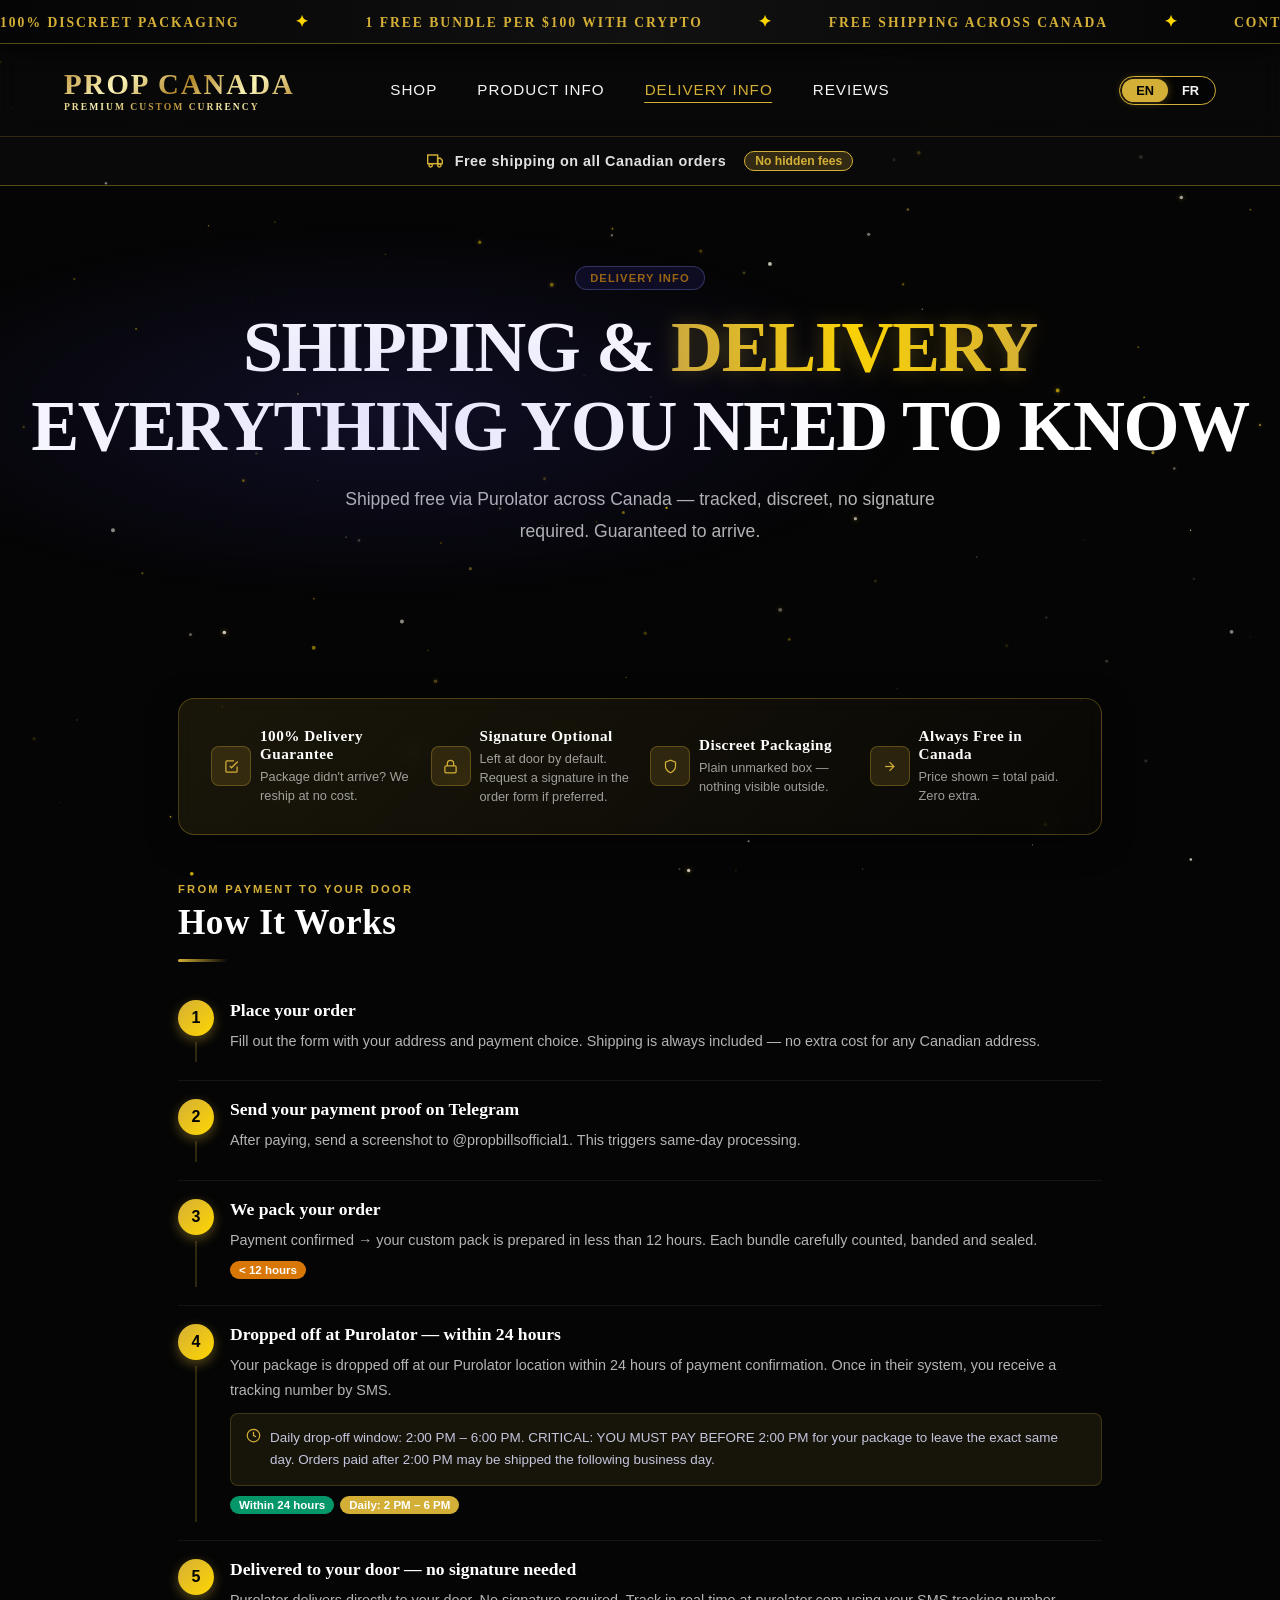
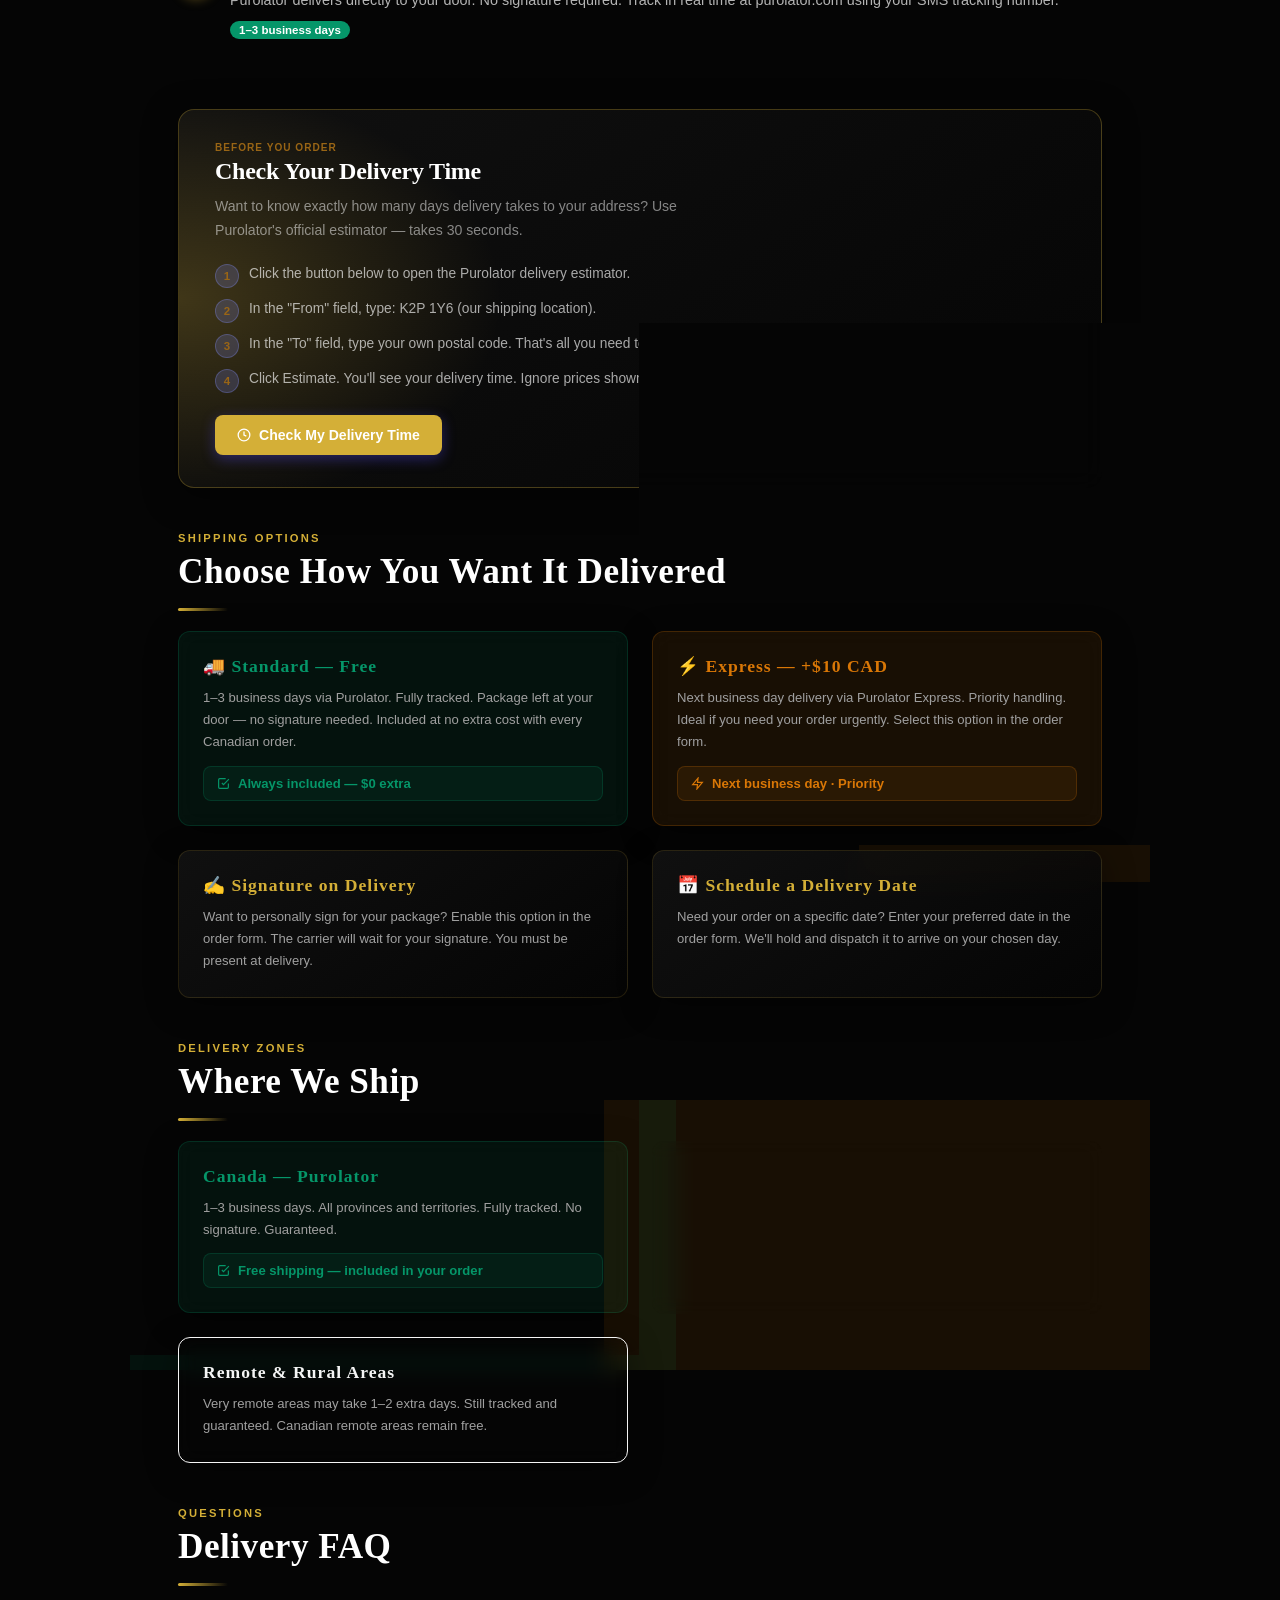
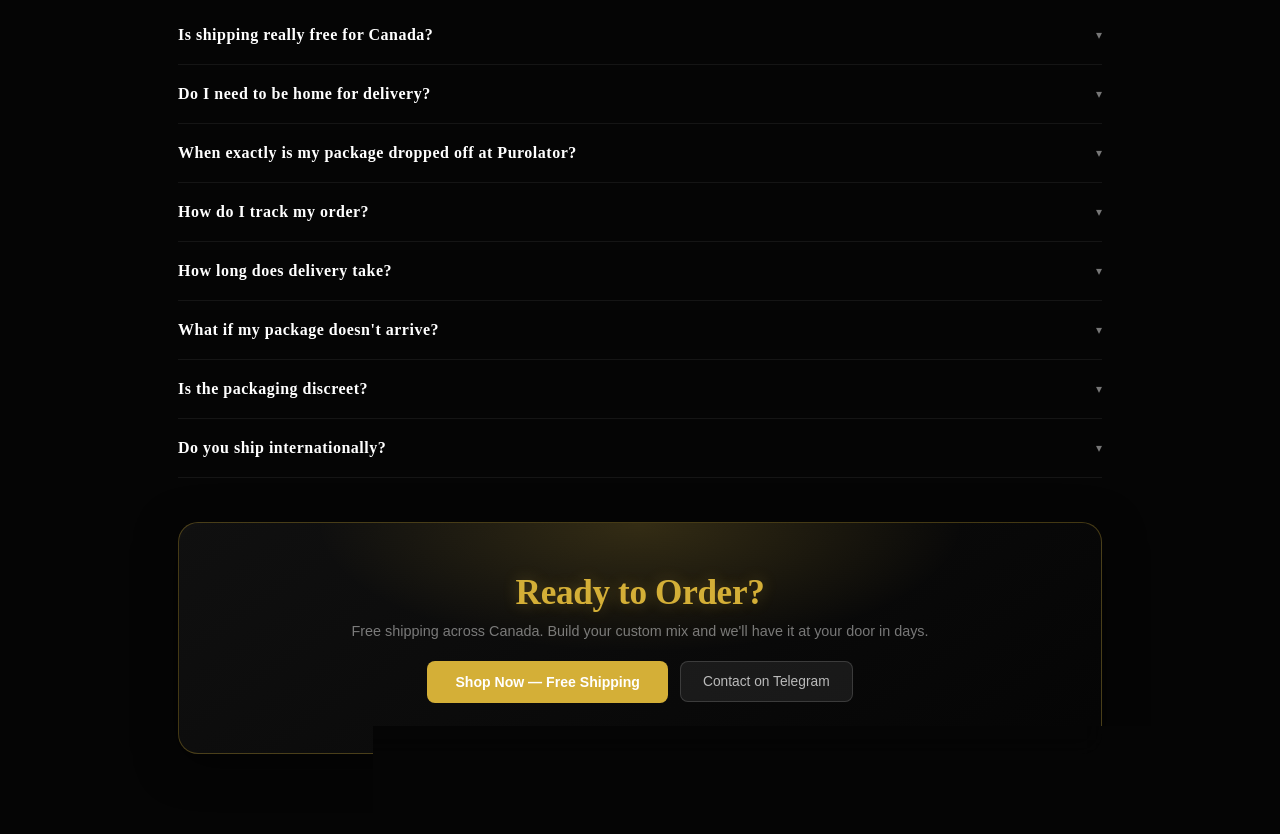
==== pages/delivery-info.html @ 79c558dc "Add files via upload" ====
<!DOCTYPE html>
<html lang="en">
<head>
<meta charset="UTF-8">
<meta name="viewport" content="width=device-width, initial-scale=1.0">
<title>Delivery Information — Prop Bills Shop</title>
<link rel="preconnect" href="https://fonts.googleapis.com">
<link href="https://fonts.googleapis.com/css2?family=Fraunces:ital,opsz,wght@0,9..144,700;0,9..144,900;1,9..144,900&family=Plus+Jakarta+Sans:wght@300;400;500;600;700&display=swap" rel="stylesheet">
<style>
:root{
  --night:#050505;--night2:#0a0a0a;--night3:#111111;
  --w:rgba(15,15,15,0.7);--g50:rgba(10,10,10,0.6);--g100:#151515;--g200:rgba(212,175,55,0.2);
  --ink:#f5f5f5;--ink2:#c4c5de;--ink3:#a0a0a0;--ink4:#777777;
  --ind:#D4AF37;--ind2:#FFD700;--ind3:#996515;
  --ip:rgba(212,175,55,.09);--ib:rgba(212,175,55,.22);
  --amb:#d97706;--ap:rgba(217,119,6,.09);--ab:rgba(217,119,6,.22);
  --em:#059669;--ep:rgba(5,150,105,.09);--eb:rgba(5,150,105,.22);
  --gold:#f59e0b;
  --r4:4px;--r8:8px;--r12:12px;--r16:16px;--r20:20px;
  --ease:.2s cubic-bezier(.4,0,.2,1);
  --sh:0 2px 12px rgba(12,13,32,.07),0 1px 3px rgba(12,13,32,.04);
  --shm:0 6px 24px rgba(12,13,32,.1),0 2px 8px rgba(12,13,32,.06);
}
*,*::before,*::after{margin:0;padding:0;box-sizing:border-box;}
html{scroll-behavior:smooth;}
body{font-family:'Inter',sans-serif;background:#050505;color:var(--ink);-webkit-font-smoothing:antialiased;}

/* NAV */
.nav{background:var(--night);padding:0 28px;display:flex;align-items:center;justify-content:space-between;height:60px;position:sticky;top:0;z-index:100;box-shadow:0 2px 12px rgba(0,0,0,.3);}
.nav-logo{font-family:'Cinzel',serif;font-size:1.1rem;font-weight:700;color:#fff;text-decoration:none;}
.nav-back{display:flex;align-items:center;gap:7px;color:rgba(255,255,255,.6);text-decoration:none;font-size:.84rem;font-weight:600;transition:color var(--ease);}
.nav-back:hover{color:#fff;}
.lang-sw{display:flex;background:rgba(255,255,255,.08);border:1px solid rgba(255,255,255,.1);border-radius:50px;padding:3px;}
.lb{padding:4px 12px;border:none;border-radius:50px;background:transparent;color:rgba(255,255,255,.45);font-size:.74rem;font-weight:600;cursor:pointer;transition:var(--ease);font-family:'Inter',sans-serif;}
.lb.active{background:var(--ind);color:#fff;}

/* FREE SHIPPING BANNER */
.fsb{background:rgba(10,10,10,0.9); border-bottom:1px solid rgba(212,175,55,0.4); padding:14px 28px; display:flex; align-items:center; justify-content:center; gap:12px; flex-wrap:wrap;}
.fsb svg{color:#D4AF37;flex-shrink:0;}
.fsb-txt{color:#e0e0e0; letter-spacing:0.5px;font-size:.9rem;font-weight:700;}
.fsb-badge{background:rgba(212,175,55,0.2); border:1px solid #D4AF37; color:#D4AF37;padding:2px 10px;border-radius:50px;font-size:.76rem;font-weight:700;margin-left:6px;}

/* HERO */
.hero{background:transparent; padding:80px 28px 60px; position:relative; z-index:1; text-align:center;}
.hero::before{content:'';position:absolute;inset:0;background:radial-gradient(ellipse 60% 60% at 30% 50%,rgba(79,70,229,.15),transparent 70%);pointer-events:none;}
.kicker{display:inline-flex;align-items:center;gap:7px;border:1px solid rgba(129,140,248,.3);background:rgba(79,70,229,.12);color:var(--ind3);padding:5px 14px;border-radius:50px;font-size:.7rem;font-weight:700;letter-spacing:.1em;text-transform:uppercase;margin-bottom:18px;position:relative;z-index:1;}
.hero h1{font-family:\'Cinzel\',serif; font-size:clamp(2.5rem, 6vw, 4.5rem); font-weight:900; color:#fff; letter-spacing:-0.02em; margin-bottom:18px; line-height:1.1; text-transform:uppercase;}
.hero h1 em{background: linear-gradient(to right, #D4AF37, #FFD700, #D4AF37); -webkit-background-clip: text; -webkit-text-fill-color: transparent; font-style: normal; text-shadow: 0 0 20px rgba(212,175,55,0.3);}
.hero p{font-size:1.1rem; color:rgba(255,255,255,0.7); max-width:600px; margin:0 auto 30px; line-height:1.8;}

/* CONTENT */
.wrap{max-width:980px;margin:0 auto;padding:60px 28px 80px;}

/* Guarantee bar */
.gbar{background:linear-gradient(135deg, rgba(212,175,55,0.1), rgba(212,175,55,0.02)); backdrop-filter:blur(10px); border:1.5px solid rgba(212,175,55,0.3); border-radius:var(--r16); padding:28px 32px; margin-bottom:48px; display:flex; align-items:center; gap:20px; flex-wrap:wrap; box-shadow:0 8px 32px rgba(0,0,0,0.4);}
.gbadge{display:flex;align-items:center;gap:9px;flex:1;min-width:170px;}
.gbadge-ico{width:40px;height:40px;border-radius:var(--r8);background:rgba(212,175,55,0.15);border:1px solid rgba(212,175,55,0.3);display:flex;align-items:center;justify-content:center;flex-shrink:0;}
.gbadge-ico svg{color:#D4AF37;}
.g-title{font-family:'Cinzel',serif; font-size:0.95rem; font-weight:700; color:#fff; margin-bottom:4px; letter-spacing:0.5px;}
.g-sub{font-size:0.8rem; color:rgba(255,255,255,0.6); line-height:1.5;}

/* Sections */
.sec{margin-bottom:44px;}
.sec-eye{font-size:.7rem;font-weight:700;letter-spacing:.2em;text-transform:uppercase;color:#D4AF37;margin-bottom:8px;}
.sec-title{font-family:\'Cinzel\',serif; font-size:2.2rem; font-weight:700; color:#fff; letter-spacing:0.5px; margin-bottom:16px;}
.sec-rule{width:50px;height:3px;background:linear-gradient(90deg, #D4AF37, transparent);border-radius:2px;margin-bottom:20px;}

/* Steps */
.steps{display:flex;flex-direction:column;}
.step{display:flex;gap:16px;padding:18px 0;border-bottom:1px solid var(--g100);}
.step:last-child{border-bottom:none;}
.step-nn{display:flex;flex-direction:column;align-items:center;flex-shrink:0;}
.step-n{width:36px;height:36px;border-radius:50%;background:linear-gradient(135deg, #D4AF37, #FFD700); color:#000; font-size:1rem; font-weight:800; display:flex; align-items:center; justify-content:center; box-shadow:0 4px 12px rgba(212,175,55,0.4);}
.step-line{width:2px;flex:1;background:var(--g200);margin-top:6px;}
.step-body{flex:1;padding-bottom:8px;}
.step-h{font-family:'Cinzel',serif; font-size:1.1rem; font-weight:700; color:#fff; margin-bottom:8px;}
.step-d{font-size:0.9rem; color:rgba(255,255,255,0.7); line-height:1.75;}
.tags{display:flex;gap:6px;flex-wrap:wrap;margin-top:8px;}
.tag{display:inline-flex;align-items:center;gap:4px;color:#fff;font-size:.72rem;font-weight:700;padding:3px 9px;border-radius:50px;}
.tag.green{background:var(--em);}
.tag.amber{background:var(--amb);}
.tag.blue{background:var(--ind);}

/* Drop-off box */
.dobox{background:var(--ip);border:1.5px solid var(--ib);border-radius:var(--r8);padding:13px 15px;margin-top:10px;display:flex;align-items:flex-start;gap:9px;}
.dobox svg{color:var(--ind);flex-shrink:0;margin-top:1px;}
.dobox-txt{font-size:.84rem;color:var(--ink2);line-height:1.65;}
.dobox-txt strong{color:var(--ind);}

/* Delivery calculator */
.calc{background:linear-gradient(145deg, rgba(20,20,20,0.8), rgba(5,5,5,0.9)); backdrop-filter:blur(12px); border:1px solid rgba(212,175,55,0.3); border-radius:var(--r16); padding:32px 36px; margin-bottom:44px; position:relative; overflow:hidden; box-shadow:0 8px 32px rgba(0,0,0,0.5);}
.calc::before{content:'';position:absolute;inset:0;background:radial-gradient(ellipse 50% 80% at 0 50%,rgba(212,175,55,.25),transparent 70%);pointer-events:none;}
.calc-in{position:relative;z-index:1;}
.calc-eye{font-size:.63rem;font-weight:700;letter-spacing:.1em;text-transform:uppercase;color:var(--ind3);margin-bottom:5px;}
.calc-title{font-family:'Cinzel',serif;font-size:1.5rem;font-weight:700;color:#fff;margin-bottom:10px;letter-spacing:-.01em;}
.calc-desc{font-size:.88rem;color:rgba(255,255,255,.5);line-height:1.7;margin-bottom:20px;max-width:520px;}
.calc-steps{display:flex;flex-direction:column;gap:10px;margin-bottom:22px;}
.calc-step{display:flex;align-items:flex-start;gap:10px;}
.cs-n{width:24px;height:24px;border-radius:50%;background:rgba(129,140,248,.2);border:1px solid rgba(129,140,248,.3);color:var(--ind3);font-size:.72rem;font-weight:800;display:flex;align-items:center;justify-content:center;flex-shrink:0;margin-top:1px;}
.cs-txt{font-size:.86rem;color:rgba(255,255,255,.65);line-height:1.65;}
.cs-txt code{background:rgba(129,140,248,.15);border:1px solid rgba(129,140,248,.25);padding:1px 7px;border-radius:4px;font-family:monospace;color:var(--ind3);}
.cs-txt strong{color:#fff;}
.btn-calc{display:inline-flex;align-items:center;gap:8px;background:var(--ind);color:#fff;padding:12px 22px;border-radius:var(--r8);font-size:.88rem;font-weight:700;text-decoration:none;transition:var(--ease);box-shadow:0 4px 14px rgba(79,70,229,.4);}
.btn-calc:hover{background:var(--ind2);transform:translateY(-1px);}

/* Info cards */
.cards{display:grid;grid-template-columns:repeat(auto-fill,minmax(300px,1fr)); gap:24px;margin-bottom:12px;}
.card{background:linear-gradient(145deg, rgba(20,20,20,0.8), rgba(5,5,5,0.9)); backdrop-filter: blur(10px); border:1px solid rgba(212,175,55,0.15); border-radius:var(--r12); padding:24px; box-shadow:0 8px 32px rgba(0,0,0,0.4); transition:all var(--ease);}
.card:hover{transform:translateY(-4px); box-shadow:0 12px 40px rgba(212,175,55,0.12); border-color:rgba(212,175,55,0.5);}
.card.green{background:var(--ep);border-color:var(--eb);}
.card.amber{background:var(--ap);border-color:var(--ab);}
.card.orange{background:var(--op);border-color:var(--ob);}
.card h4{font-family:'Cinzel',serif; font-size:1.1rem; font-weight:700; margin-bottom:10px; color:#D4AF37; letter-spacing:1px;}
.card.green h4{color:var(--em);}
.card.amber h4{color:var(--amb);}
.card.orange h4{color:var(--or);}
.card p{font-size:.82rem;color:var(--ink3);line-height:1.7;}
.free-badge{background:var(--ep);border:1px solid var(--eb);border-radius:var(--r8);padding:9px 13px;display:flex;align-items:center;gap:8px;font-size:.82rem;font-weight:600;color:var(--em);margin-top:12px;}
.free-badge svg{flex-shrink:0;}

/* FAQ */
.faq-item{border-bottom:1px solid var(--g100);}
.faq-q{width:100%;background:none;border:none;padding:20px 0;display:flex;align-items:center;justify-content:space-between;gap:12px;cursor:pointer;font-family:'Inter',sans-serif;text-align:left;}
.faq-qt{font-family:'Cinzel',serif; font-size:1rem; font-weight:700; color:#fff; letter-spacing:0.5px;}
.faq-arr{font-size:.78rem;color:var(--ink4);transition:transform var(--ease);}
.faq-a{display:none;padding:0 0 20px;font-size:0.9rem;color:rgba(255,255,255,0.7);line-height:1.8;}
.faq-item.open .faq-arr{transform:rotate(180deg);}
.faq-item.open .faq-a{display:block;}

/* CTA */
.cta{background:linear-gradient(145deg, rgba(20,20,20,0.8), rgba(5,5,5,0.9)); backdrop-filter:blur(12px); border:1px solid rgba(212,175,55,0.3); border-radius:var(--r20); padding:50px 40px; text-align:center; position:relative; overflow:hidden; box-shadow: 0 10px 40px rgba(0,0,0,0.5);}
.cta::before{content:'';position:absolute;inset:0;background:radial-gradient(ellipse 50% 80% at 50% 0%,rgba(212,175,55,.2),transparent 70%);pointer-events:none;}
.cta h2{font-family:'Cinzel',serif;font-size:2.2rem;font-weight:900;color:#D4AF37; text-shadow:0 0 15px rgba(212,175,55,0.3);letter-spacing:-.01em;margin-bottom:10px;position:relative;z-index:1;}
.cta p{font-size:.9rem;color:rgba(255,255,255,.45);margin-bottom:22px;position:relative;z-index:1;}
.cta-btns{display:flex;align-items:center;justify-content:center;gap:12px;flex-wrap:wrap;position:relative;z-index:1;}
.btn-p{background:var(--ind);color:#fff;border:none;padding:13px 28px;border-radius:var(--r8);font-size:.88rem;font-weight:700;cursor:pointer;font-family:'Inter',sans-serif;text-decoration:none;transition:var(--ease);display:inline-block;}
.btn-p:hover{background:var(--ind2);transform:translateY(-1px);}
.btn-g{background:rgba(255,255,255,.07);color:rgba(255,255,255,.7);border:1px solid rgba(255,255,255,.15);padding:12px 22px;border-radius:var(--r8);font-size:.86rem;font-weight:500;text-decoration:none;transition:var(--ease);display:inline-block;}
.btn-g:hover{background:rgba(255,255,255,.12);color:#fff;}

@media(max-width:640px){
  .wrap{padding:36px 14px 60px;}
  .gbar{padding:18px;}
  .calc{background:linear-gradient(145deg, rgba(20,20,20,0.8), rgba(5,5,5,0.9)); backdrop-filter:blur(12px); border:1px solid rgba(212,175,55,0.3); border-radius:var(--r16); padding:32px 36px; margin-bottom:44px; position:relative; overflow:hidden; box-shadow:0 8px 32px rgba(0,0,0,0.5);}
  .nav{padding:0 14px;}
  .fsb{background:rgba(10,10,10,0.9); border-bottom:1px solid rgba(212,175,55,0.4); padding:14px 28px; display:flex; align-items:center; justify-content:center; gap:12px; flex-wrap:wrap;}
}




/* --- CSS POUR LA NAVIGATION DES PAGES SECONDAIRES --- */
:root {
    --gold-primary: #D4AF37;
    --text-muted: #a0a0a0;
    --text-light: #f5f5f5;
    --glass-bg: rgba(10, 10, 10, 0.6);
    --glass-border: rgba(212, 175, 55, 0.2);
    --font-heading: 'Cinzel', serif;
    --font-body: 'Inter', sans-serif;
    --gold-gradient: linear-gradient(135deg, #BF953F, #FCF6BA, #B38728, #FBF5B7, #AA771C);
}
/* --- NAVIGATION --- */
.navbar {
    position: sticky;
    top: 0;
    width: 100%;
    display: flex;
    justify-content: space-between;
    align-items: center;
    padding: 1.5rem 5%;
    background: var(--glass-bg);
    backdrop-filter: blur(12px);
    -webkit-backdrop-filter: blur(12px);
    border-bottom: 1px solid var(--glass-border);
    z-index: 100;
    transition: all 0.3s ease;
}

.navbar .logo {
    font-family: var(--font-heading);
    font-size: 1.8rem;
    font-weight: 700;
    letter-spacing: 2px;
    background: var(--gold-gradient);
    -webkit-background-clip: text;
    -webkit-text-fill-color: transparent;
    text-transform: uppercase;
    text-decoration: none;
}

.nav-links {
    list-style: none;
    display: flex;
    gap: 2.5rem;
    position: absolute;
    left: 50%;
    transform: translateX(-50%);
    margin: 0;
    padding: 0;
}

.nav-links a {
    color: var(--text-light);
    text-decoration: none;
    font-size: 0.95rem;
    font-weight: 400;
    text-transform: uppercase;
    letter-spacing: 1px;
    transition: color 0.3s ease;
    position: relative;
    font-family: var(--font-body);
}

.nav-links a::after {
    content: '';
    position: absolute;
    bottom: -5px;
    left: 0;
    width: 0%;
    height: 1px;
    background: var(--gold-primary);
    transition: width 0.3s ease;
}

.nav-links a:hover,
.nav-links a.active {
    color: var(--gold-primary);
}

.nav-links a:hover::after,
.nav-links a.active::after {
    width: 100%;
}

@media (max-width: 850px) {
    .nav-links { display: none; }
}

/* LANGUAGE TOGGLE */
.lang-tog { display:flex; background:rgba(0,0,0,0.5); border:1px solid #D4AF37; border-radius:50px; padding:2px; }
.lb { padding:4px 14px; border:none; border-radius:50px; background:transparent; color:#f5f5f5; font-size:0.8rem; font-weight:700; cursor:pointer; transition:all 0.3s ease; font-family:'Inter', sans-serif; }
.lb:hover { color:#D4AF37; }
.lb.active { background:#D4AF37; color:#000; box-shadow:0 0 10px rgba(212,175,55,0.4); }

</style>
</head>
<body>

  <!-- Custom Cursor Removed -->
  <!-- Page Transition Overlay -->
  <div class="page-transition-overlay"></div>



    
    <!-- STRIP MARQUEE -->
    <style>
        .marquee-container { 
            background: linear-gradient(90deg, #050505, #111111, #050505); 
            border-bottom: 1px solid rgba(212, 175, 55, 0.4); 
            overflow: hidden; 
            white-space: nowrap; 
            position: relative; 
            z-index: 1000; 
            padding: 12px 0; 
            box-shadow: 0 4px 20px rgba(0,0,0,0.8); 
            display: flex;
            align-items: center;
        }
        .marquee-content { 
            display: inline-block; 
            white-space: nowrap; 
            animation: marquee 40s linear infinite; 
            font-family: 'Cinzel', serif; 
            font-size: 0.85rem; 
            font-weight: 700; 
            color: #D4AF37; 
            letter-spacing: 2px; 
            text-transform: uppercase;
        }
        .marquee-container:hover .marquee-content { animation-play-state: paused; }
        .marquee-item { display: inline-flex; align-items: center; }
        .marquee-item a { color: #D4AF37; text-decoration: none; transition: all 0.3s ease; }
        .marquee-item a:hover { color: #FFF; text-shadow: 0 0 10px rgba(212,175,55,0.8); }
        .marquee-ornament { margin: 0 50px; color: #FFD700; font-size: 1rem; display: inline-block; animation: m-pulse 2s infinite; }
        @keyframes marquee { 0% { transform: translateX(0); } 100% { transform: translateX(-50%); } }
        @keyframes m-pulse { 0%, 100% { opacity: 1; transform: scale(1); } 50% { opacity: 0.6; transform: scale(0.85); } }
    

/* --- CSS POUR LA NAVIGATION DES PAGES SECONDAIRES --- */
:root {
    --gold-primary: #D4AF37;
    --text-muted: #a0a0a0;
    --text-light: #f5f5f5;
    --glass-bg: rgba(10, 10, 10, 0.6);
    --glass-border: rgba(212, 175, 55, 0.2);
    --font-heading: 'Cinzel', serif;
    --font-body: 'Inter', sans-serif;
    --gold-gradient: linear-gradient(135deg, #BF953F, #FCF6BA, #B38728, #FBF5B7, #AA771C);
}
/* --- NAVIGATION --- */
.navbar {
    position: sticky;
    top: 0;
    width: 100%;
    display: flex;
    justify-content: space-between;
    align-items: center;
    padding: 1.5rem 5%;
    background: var(--glass-bg);
    backdrop-filter: blur(12px);
    -webkit-backdrop-filter: blur(12px);
    border-bottom: 1px solid var(--glass-border);
    z-index: 100;
    transition: all 0.3s ease;
}

.navbar .logo {
    font-family: var(--font-heading);
    font-size: 1.8rem;
    font-weight: 700;
    letter-spacing: 2px;
    background: var(--gold-gradient);
    -webkit-background-clip: text;
    -webkit-text-fill-color: transparent;
    text-transform: uppercase;
    text-decoration: none;
}

.nav-links {
    list-style: none;
    display: flex;
    gap: 2.5rem;
    position: absolute;
    left: 50%;
    transform: translateX(-50%);
    margin: 0;
    padding: 0;
}

.nav-links a {
    color: var(--text-light);
    text-decoration: none;
    font-size: 0.95rem;
    font-weight: 400;
    text-transform: uppercase;
    letter-spacing: 1px;
    transition: color 0.3s ease;
    position: relative;
    font-family: var(--font-body);
}

.nav-links a::after {
    content: '';
    position: absolute;
    bottom: -5px;
    left: 0;
    width: 0%;
    height: 1px;
    background: var(--gold-primary);
    transition: width 0.3s ease;
}

.nav-links a:hover,
.nav-links a.active {
    color: var(--gold-primary);
}

.nav-links a:hover::after,
.nav-links a.active::after {
    width: 100%;
}

@media (max-width: 850px) {
    .nav-links { display: none; }
}

/* LANGUAGE TOGGLE */
.lang-tog { display:flex; background:rgba(0,0,0,0.5); border:1px solid #D4AF37; border-radius:50px; padding:2px; }
.lb { padding:4px 14px; border:none; border-radius:50px; background:transparent; color:#f5f5f5; font-size:0.8rem; font-weight:700; cursor:pointer; transition:all 0.3s ease; font-family:'Inter', sans-serif; }
.lb:hover { color:#D4AF37; }
.lb.active { background:#D4AF37; color:#000; box-shadow:0 0 10px rgba(212,175,55,0.4); }

</style>
    <div class="marquee-container">
        <div class="marquee-content">
            <!-- Set 1 -->
            <span class="marquee-item"><span id="an1">100% Discreet Packaging</span></span>
            <span class="marquee-ornament">✦</span>
            <span class="marquee-item"><span id="an2">1 Free Bundle per $100 with Crypto</span></span>
            <span class="marquee-ornament">✦</span>
            <span class="marquee-item"><span id="an3">Free Shipping Across Canada</span></span>
            <span class="marquee-ornament">✦</span>
            <span class="marquee-item"><a href="https://t.me/propbillsofficial1" target="_blank" id="an-tg">Contact Telegram: @propbillsofficial1</a></span>
            <span class="marquee-ornament">✦</span>
            
            <!-- Set 2 (for seamless loop) -->
            <span class="marquee-item"><span id="an1-dup">100% Discreet Packaging</span></span>
            <span class="marquee-ornament">✦</span>
            <span class="marquee-item"><span id="an2-dup">1 Free Bundle per $100 with Crypto</span></span>
            <span class="marquee-ornament">✦</span>
            <span class="marquee-item"><span id="an3-dup">Free Shipping Across Canada</span></span>
            <span class="marquee-ornament">✦</span>
            <span class="marquee-item"><a href="https://t.me/propbillsofficial1" target="_blank" id="an-tg-dup">Contact Telegram: @propbillsofficial1</a></span>
            <span class="marquee-ornament">✦</span>

            <!-- Set 3 -->
            <span class="marquee-item"><span id="an1-trip">100% Discreet Packaging</span></span>
            <span class="marquee-ornament">✦</span>
            <span class="marquee-item"><span id="an2-trip">1 Free Bundle per $100 with Crypto</span></span>
            <span class="marquee-ornament">✦</span>
            <span class="marquee-item"><span id="an3-trip">Free Shipping Across Canada</span></span>
            <span class="marquee-ornament">✦</span>
            <span class="marquee-item"><a href="https://t.me/propbillsofficial1" target="_blank" id="an-tg-trip">Contact Telegram: @propbillsofficial1</a></span>
            <span class="marquee-ornament">✦</span>
            
            <!-- Set 4 -->
            <span class="marquee-item"><span id="an1-quad">100% Discreet Packaging</span></span>
            <span class="marquee-ornament">✦</span>
            <span class="marquee-item"><span id="an2-quad">1 Free Bundle per $100 with Crypto</span></span>
            <span class="marquee-ornament">✦</span>
            <span class="marquee-item"><span id="an3-quad">Free Shipping Across Canada</span></span>
            <span class="marquee-ornament">✦</span>
            <span class="marquee-item"><a href="https://t.me/propbillsofficial1" target="_blank" id="an-tg-quad">Contact Telegram: @propbillsofficial1</a></span>
            <span class="marquee-ornament">✦</span>
        </div>
    </div>

        
    </div>

    <!-- Effet de particules d'or scintillantes -->
    <canvas id="gold-dust" style="position:fixed; top:0; left:0; width:100vw; height:100vh; z-index:0; pointer-events:none;"></canvas>

    <!-- NAVIGATION -->
                <nav class="navbar">
        <a href="../index.html" class="logo" style="text-decoration:none;">
            <div class="logo-name" id="h-logo-name" style="color:var(--gold-primary, #D4AF37);">PROP CANADA</div>
            <div class="logo-sub" id="h-logo-sub" style="font-size:0.6rem;color:var(--text-muted, #a0a0a0);letter-spacing:2px;text-transform:uppercase;">Premium Custom Currency</div>
        </a>
        <ul class="nav-links">
            <li><a href="../index.html#boutique" id="hero-shop-lbl" >Shop</a></li>
            <li><a href="product-info.html" id="hero-product-lbl" >Product Info</a></li>
            <li><a href="delivery-info.html" id="hero-delivery-lbl" class='active'>Delivery Info</a></li>
            <li><a href="reviews.html" id="hero-reviews-lbl" >Reviews</a></li>
        </ul>
        <div style="display:flex; gap:15px; align-items:center;">
            <div class="lang-tog">
                <button class="lb active" id="lang-en" onclick="setLang('en')">EN</button>
                <button class="lb" id="lang-fr" onclick="setLang('fr')">FR</button>
            </div>
        </div>
    </nav>


<div class="fsb">
  <svg width="16" height="16" fill="none" stroke="currentColor" stroke-width="2.2" viewBox="0 0 24 24"><rect x="1" y="3" width="15" height="13"/><polygon points="16 8 20 8 23 11 23 16 16 16 16 8"/><circle cx="5.5" cy="18.5" r="2.5"/><circle cx="18.5" cy="18.5" r="2.5"/></svg>
  <span class="fsb-txt" id="fsb-txt">Free shipping on all Canadian orders</span>
  <span class="fsb-badge" id="fsb-badge">No hidden fees</span>
</div>

<div class="hero">
  <div class="kicker" id="kicker">Delivery Info</div>
  <h1 id="h1">Shipping &amp; <em>Delivery</em><br>Everything You Need to Know</h1>
  <p id="hdesc">Shipped free via Purolator across Canada — tracked, discreet, no signature required. Guaranteed to arrive.</p>
</div>

<div class="wrap">

  <!-- GUARANTEES -->
  <div class="gbar">
    <div class="gbadge">
      <div class="gbadge-ico"><svg width="15" height="15" fill="none" stroke="currentColor" stroke-width="2" viewBox="0 0 24 24"><polyline points="9 11 12 14 22 4"/><path d="M21 12v7a2 2 0 01-2 2H5a2 2 0 01-2-2V5a2 2 0 012-2h11"/></svg></div>
      <div><div class="g-title" id="gb1h">100% Delivery Guarantee</div><div class="g-sub" id="gb1s">Package didn't arrive? We reship at no cost.</div></div>
    </div>
    <div class="gbadge">
      <div class="gbadge-ico"><svg width="15" height="15" fill="none" stroke="currentColor" stroke-width="2" viewBox="0 0 24 24"><rect x="3" y="11" width="18" height="11" rx="2"/><path d="M7 11V7a5 5 0 0110 0v4"/></svg></div>
      <div><div class="g-title" id="gb2h">Signature Optional</div><div class="g-sub" id="gb2s">Left at your door by default. Request a signature in the order form if preferred.</div></div>
    </div>
    <div class="gbadge">
      <div class="gbadge-ico"><svg width="15" height="15" fill="none" stroke="currentColor" stroke-width="2" viewBox="0 0 24 24"><path d="M12 22s8-4 8-10V5l-8-3-8 3v7c0 6 8 10 8 10z"/></svg></div>
      <div><div class="g-title" id="gb3h">Discreet Packaging</div><div class="g-sub" id="gb3s">Plain unmarked box — nothing visible outside.</div></div>
    </div>
    <div class="gbadge">
      <div class="gbadge-ico"><svg width="15" height="15" fill="none" stroke="currentColor" stroke-width="2" viewBox="0 0 24 24"><line x1="5" y1="12" x2="19" y2="12"/><polyline points="12 5 19 12 12 19"/></svg></div>
      <div><div class="g-title" id="gb4h">Always Free in Canada</div><div class="g-sub" id="gb4s">Price shown = total paid. Zero extra.</div></div>
    </div>
  </div>

  <!-- HOW IT WORKS -->
  <div class="sec">
    <div class="sec-eye" id="flow-eye">From Payment to Your Door</div>
    <div class="sec-title" id="flow-h">How It Works</div>
    <div class="sec-rule"></div>
    <div class="steps">

      <div class="step">
        <div class="step-nn"><div class="step-n">1</div><div class="step-line"></div></div>
        <div class="step-body">
          <div class="step-h" id="s1h">Place your order</div>
          <div class="step-d" id="s1d">Fill out the form with your address and payment choice. Shipping is always included — no extra cost for any Canadian address.</div>
        </div>
      </div>

      <div class="step">
        <div class="step-nn"><div class="step-n">2</div><div class="step-line"></div></div>
        <div class="step-body">
          <div class="step-h" id="s2h">Send your payment proof on Telegram</div>
          <div class="step-d" id="s2d">After paying, send a screenshot to <a href="https://t.me/propbillsofficial1" target="_blank" style="color:var(--ind);font-weight:600;">@propbillsofficial1</a>. This triggers same-day processing.</div>
        </div>
      </div>

      <div class="step">
        <div class="step-nn"><div class="step-n">3</div><div class="step-line"></div></div>
        <div class="step-body">
          <div class="step-h" id="s3h">We pack your order</div>
          <div class="step-d" id="s3d">Payment confirmed → your custom pack is prepared in less than 12 hours. Each bundle is carefully counted, banded and sealed.</div>
          <div class="tags"><span class="tag amber" id="s3t">&lt; 12 hours</span></div>
        </div>
      </div>

      <div class="step">
        <div class="step-nn"><div class="step-n">4</div><div class="step-line"></div></div>
        <div class="step-body">
          <div class="step-h" id="s4h">Dropped off at Purolator — within 24 hours</div>
          <div class="step-d" id="s4d">Your package is dropped off at our Purolator location within 24 hours of payment confirmation. Once in Purolator's system, you receive a tracking number by SMS.</div>
          <div class="dobox">
            <svg width="15" height="15" fill="none" stroke="currentColor" stroke-width="2" viewBox="0 0 24 24"><circle cx="12" cy="12" r="10"/><polyline points="12 6 12 12 16 14"/></svg>
            <div class="dobox-txt" id="dobox-txt"><strong>Daily drop-off window: 2:00 PM – 6:00 PM.</strong> CRITICAL: YOU MUST PAY BEFORE 2:00 PM for your package to leave the exact same day. Orders paid after 2:00 PM may be shipped the following business day.</div>
          </div>
          <div class="tags" style="margin-top:10px;">
            <span class="tag green" id="s4t">Within 24 hours</span>
            <span class="tag blue" id="s4t2">Daily: 2 PM – 6 PM</span>
          </div>
        </div>
      </div>

      <div class="step">
        <div class="step-nn"><div class="step-n">5</div></div>
        <div class="step-body">
          <div class="step-h" id="s5h">Delivered to your door — no signature needed</div>
          <div class="step-d" id="s5d">Purolator delivers directly to your door. No signature required — the driver leaves the parcel safely. Track in real time at purolator.com using your SMS tracking number.</div>
          <div class="tags"><span class="tag green" id="s5t">1–3 business days</span></div>
        </div>
      </div>

    </div>
  </div>

  <!-- DELIVERY CALCULATOR -->
  <div class="calc">
    <div class="calc-in">
      <div class="calc-eye" id="calc-eye">Before You Order</div>
      <div class="calc-title" id="calc-title">Check Your Delivery Time</div>
      <div class="calc-desc" id="calc-desc">Want to know exactly how many days delivery takes to your address? Use Purolator's official estimator — takes 30 seconds. Here's exactly what to do:</div>
      <div class="calc-steps">
        <div class="calc-step"><div class="cs-n">1</div><div class="cs-txt" id="cs1">Click the button below to open the Purolator delivery estimator.</div></div>
        <div class="calc-step"><div class="cs-n">2</div><div class="cs-txt" id="cs2">In the <strong>"From" field</strong>, type: <code>K2P 1Y6</code> (our shipping location).</div></div>
        <div class="calc-step"><div class="cs-n">3</div><div class="cs-txt" id="cs3">In the <strong>"To" field</strong>, type <strong>your own postal code</strong>. That's all you need to fill in.</div></div>
        <div class="calc-step"><div class="cs-n">4</div><div class="cs-txt" id="cs4">Click <strong>Estimate</strong>. You'll see your estimated delivery time. <em style="color:rgba(255,255,255,.38);">Ignore prices — shipping is free with your order.</em></div></div>
      </div>
      <a href="https://eshiponline.purolator.com/ShipOnline/estimates/estimate.aspx" target="_blank" rel="noopener" class="btn-calc" id="calc-btn">
        <svg width="14" height="14" fill="none" stroke="currentColor" stroke-width="2.2" viewBox="0 0 24 24"><circle cx="12" cy="12" r="10"/><polyline points="12 6 12 12 16 14"/></svg>
        <span id="calc-btn-txt">Check My Delivery Time</span>
      </a>
    </div>
  </div>


  <!-- DELIVERY OPTIONS -->
  <div class="sec" id="sec-options">
    <div class="sec-eye" id="opts-eye">Shipping Options</div>
    <div class="sec-title" id="opts-h">Choose How You Want It Delivered</div>
    <div class="sec-rule"></div>
    <div class="cards">

      <div class="card green">
        <h4 id="opt1h">🚚 Standard — Free</h4>
        <p id="opt1p">1–3 business days via Purolator. Fully tracked. Package left at your door — no signature needed. Included at no extra cost with every order across Canada.</p>
        <div class="free-badge">
          <svg width="13" height="13" fill="none" stroke="currentColor" stroke-width="2.2" viewBox="0 0 24 24"><polyline points="9 11 12 14 22 4"/><path d="M21 12v7a2 2 0 01-2 2H5a2 2 0 01-2-2V5a2 2 0 012-2h11"/></svg>
          <span id="opt1free">Always included — $0 extra</span>
        </div>
      </div>

      <div class="card amber">
        <h4 id="opt2h">⚡ Express — +$10 CAD</h4>
        <p id="opt2p">Next business day delivery via Purolator Express. Priority handling and scanning. Ideal if you need your order urgently. Select this option at checkout.</p>
        <div class="free-badge" style="background:var(--ap); border-color:var(--ab); color:var(--amb);">
          <svg width="13" height="13" fill="none" stroke="currentColor" stroke-width="2.2" viewBox="0 0 24 24"><polygon points="13 2 3 14 12 14 11 22 21 10 12 10 13 2"/></svg>
          <span id="opt2badge">Next business day · Priority</span>
        </div>
      </div>

      <div class="card">
        <h4 id="opt3h">✍️ Signature on Delivery</h4>
        <p id="opt3p">Want to personally sign for your package? Enable this option in the order form. The carrier will wait for you to be present. You must be available at the time of delivery.</p>
      </div>

      <div class="card">
        <h4 id="opt4h">📅 Schedule a Delivery Date</h4>
        <p id="opt4p">Need your order on a specific date? Enter your preferred delivery date directly in the order form. We'll hold your shipment and dispatch it to arrive on your chosen day.</p>
      </div>

    </div>
  </div>

  <!-- ZONES -->
  <div class="sec">
    <div class="sec-eye" id="zones-eye">Delivery Zones</div>
    <div class="sec-title" id="zones-h">Where We Ship</div>
    <div class="sec-rule"></div>
    <div class="cards">
      <div class="card green">
        <h4 id="z1h">Canada — Purolator</h4>
        <p id="z1p">1–3 business days. All provinces and territories. Fully tracked. No signature. Guaranteed delivery.</p>
        <div class="free-badge"><svg width="13" height="13" fill="none" stroke="currentColor" stroke-width="2.2" viewBox="0 0 24 24"><polyline points="9 11 12 14 22 4"/><path d="M21 12v7a2 2 0 01-2 2H5a2 2 0 01-2-2V5a2 2 0 012-2h11"/></svg><span id="z1free">Free shipping — included in your order</span></div>
      </div>
      <div class="card amber">
        <h4 id="z2h">USA &amp; International — FedEx</h4>
        <p id="z2p">Available in most countries. Typically 3–7 business days. Contact us on Telegram first to confirm availability and any applicable fees for your region.</p>
      </div>
      <div class="card orange">
        <h4 id="z3h">Remote &amp; Rural Areas</h4>
        <p id="z3p">Very remote areas may take 1–2 extra days. Still fully tracked and guaranteed. Canadian remote areas remain free of charge.</p>
      </div>
    </div>
  </div>

  <!-- FAQ -->
  <div class="sec">
    <div class="sec-eye" id="faq-eye">Questions</div>
    <div class="sec-title" id="faq-h">Delivery FAQ</div>
    <div class="sec-rule"></div>
    <div id="faq-list"></div>
  </div>

  <!-- CTA -->
  <div class="cta">
    <h2 id="cta-h">Ready to Order?</h2>
    <p id="cta-p">Free shipping across Canada. Build your custom mix and we'll have it at your door in days.</p>
    <div class="cta-btns">
      <a href="../index.html#shop" class="btn-p" id="cta-shop">Shop Now — Free Shipping</a>
      <a href="https://t.me/propbillsofficial1" target="_blank" class="btn-g" id="cta-tg">Contact on Telegram</a>
    </div>
  </div>

</div>

<script>
let lang='en';
const T={
  en:{
    backLbl:"Back to Shop",
    fsbTxt:"Free shipping on all Canadian orders", fsbBadge:"No hidden fees",
    kicker:"Delivery Info",
    h1:'Shipping &amp; <em>Delivery</em><br>Everything You Need to Know',
    hdesc:"Shipped free via Purolator across Canada — tracked, discreet, no signature required. Guaranteed to arrive.",
    gb1h:"100% Delivery Guarantee",gb1s:"Package didn't arrive? We reship at no cost.",
    gb2h:"Signature Optional",gb2s:"Left at door by default. Request a signature in the order form if preferred.",
    gb3h:"Discreet Packaging",gb3s:"Plain unmarked box — nothing visible outside.",
    gb4h:"Always Free in Canada",gb4s:"Price shown = total paid. Zero extra.",
    flowEye:"From Payment to Your Door",flowH:"How It Works",
    s1h:"Place your order",s1d:"Fill out the form with your address and payment choice. Shipping is always included — no extra cost for any Canadian address.",
    s2h:"Send your payment proof on Telegram",s2d:"After paying, send a screenshot to @propbillsofficial1. This triggers same-day processing.",
    s3h:"We pack your order",s3d:"Payment confirmed → your custom pack is prepared in less than 12 hours. Each bundle carefully counted, banded and sealed.",s3t:"< 12 hours",
    s4h:"Dropped off at Purolator — within 24 hours",
    s4d:"Your package is dropped off at our Purolator location within 24 hours of payment confirmation. Once in their system, you receive a tracking number by SMS.",
    doboxTxt:"Daily drop-off window: 2:00 PM – 6:00 PM. CRITICAL: YOU MUST PAY BEFORE 2:00 PM for your package to leave the exact same day. Orders paid after 2:00 PM may be shipped the following business day.",
    s4t:"Within 24 hours",s4t2:"Daily: 2 PM – 6 PM",
    s5h:"Delivered to your door — no signature needed",s5d:"Purolator delivers directly to your door. No signature required. Track in real time at purolator.com using your SMS tracking number.",s5t:"1–3 business days",
    calcEye:"Before You Order",calcTitle:"Check Your Delivery Time",
    calcDesc:"Want to know exactly how many days delivery takes to your address? Use Purolator's official estimator — takes 30 seconds.",
    cs1:"Click the button below to open the Purolator delivery estimator.",
    cs2:'In the "From" field, type: K2P 1Y6 (our shipping location).',
    cs3:'In the "To" field, type your own postal code. That\'s all you need to fill in.',
    cs4:'Click Estimate. You\'ll see your delivery time. Ignore prices shown — shipping is free with your order.',
    calcBtnTxt:"Check My Delivery Time",
    zonesEye:"Delivery Zones",zonesH:"Where We Ship",
    z1h:"Canada — Purolator",z1p:"1–3 business days. All provinces and territories. Fully tracked. No signature. Guaranteed.",
    z1free:"Free shipping — included in your order",
    z2h:"USA & International — FedEx",z2p:"Most countries. 3–7 business days typically. Contact us on Telegram to confirm availability and fees for your region.",
    z3h:"Remote & Rural Areas",z3p:"Very remote areas may take 1–2 extra days. Still tracked and guaranteed. Canadian remote areas remain free.",
    faqEye:"Questions",faqH:"Delivery FAQ",
    faqs:[
      {q:"Is shipping really free for Canada?",a:"Yes — 100%. The price you see on any pack is the total you pay. No shipping fees, no handling fees, nothing added at checkout. Purolator delivery is always included for all Canadian addresses."},
      {q:"Do I need to be home for delivery?",a:"No. Purolator will leave the parcel at your door without requiring a signature. If your building needs buzzer access, you can leave a note for the carrier or let your concierge know to expect a package."},
      {q:"When exactly is my package dropped off at Purolator?",a:"We drop off packages daily between 2:00 PM and 6:00 PM. CRITICAL: If your payment is confirmed before 2:00 PM, your order ships the same day. Payments confirmed after 2:00 PM may ship the next business day."},
      {q:"How do I track my order?",a:"Once your package is scanned into Purolator's system, you receive a tracking number by SMS to the phone number provided at checkout. Track in real time at purolator.com."},
      {q:"How long does delivery take?",a:"Typically 1–3 business days within Canada from the drop-off date. Use our calculator tool on this page to get an exact estimate for your postal code before placing your order."},
      {q:"What if my package doesn't arrive?",a:"We guarantee every delivery. If your order is lost or doesn't arrive within the expected window, message us on Telegram and we will reship your entire order at no cost — no questions asked."},
      {q:"Is the packaging discreet?",a:"Absolutely. All orders ship in a plain, unmarked box with no shop name, no logo, and no indication of the contents on the outside. It looks like any standard courier package."},
      {q:"Do you ship internationally?",a:"Yes, via FedEx. Rates vary by country — some destinations have no extra charge, others may have a small surcharge. Contact us on Telegram before ordering internationally so we can confirm availability and pricing for your location."}
    ],

    optsEye:"Shipping Options", optsH:"Choose How You Want It Delivered",
    opt1h:"🚚 Standard — Free", opt1p:"1–3 business days via Purolator. Fully tracked. Package left at your door — no signature needed. Included at no extra cost with every Canadian order.",
    opt1free:"Always included — $0 extra",
    opt2h:"⚡ Express — +$10 CAD", opt2p:"Next business day delivery via Purolator Express. Priority handling. Ideal if you need your order urgently. Select this option in the order form.",
    opt2badge:"Next business day · Priority",
    opt3h:"✍️ Signature on Delivery", opt3p:"Want to personally sign for your package? Enable this option in the order form. The carrier will wait for your signature. You must be present at delivery.",
    opt4h:"📅 Schedule a Delivery Date", opt4p:"Need your order on a specific date? Enter your preferred date in the order form. We'll hold and dispatch it to arrive on your chosen day.",
    ctaH:"Ready to Order?",ctaP:"Free shipping across Canada. Build your custom mix and we'll have it at your door in days.",
    ctaShop:"Shop Now — Free Shipping",ctaTg:"Contact on Telegram"
  },
  fr:{
    backLbl:"Retour à la boutique",
    fsbTxt:"Livraison gratuite sur toutes les commandes au Canada",fsbBadge:"Sans frais cachés",
    kicker:"Infos Livraison",
    h1:'Expédition &amp; <em>Livraison</em><br>Tout ce que vous devez savoir',
    hdesc:"Livraison gratuite via Purolator partout au Canada — suivi, discret, sans signature. Garantie d'arrivée.",
    gb1h:"Garantie de livraison 100 %",gb1s:"Colis non reçu ? On le réexpédie sans frais.",
    gb2h:"Signature en option",gb2s:"Laissé à la porte par défaut. Demandez une signature dans le formulaire si souhaité.",
    gb3h:"Emballage discret",gb3s:"Boîte neutre sans marquage visible à l'extérieur.",
    gb4h:"Toujours gratuit au Canada",gb4s:"Prix affiché = total payé. Rien de plus.",
    flowEye:"Du paiement à votre porte",flowH:"Comment ça fonctionne",
    s1h:"Vous passez votre commande",s1d:"Remplissez le formulaire avec votre adresse et votre mode de paiement. La livraison est toujours incluse — aucun frais supplémentaire pour les adresses canadiennes.",
    s2h:"Envoyez votre preuve de paiement sur Telegram",s2d:"Après avoir payé, envoyez une capture d'écran à @propbillsofficial1. Cela déclenche le traitement le jour même.",
    s3h:"Nous préparons votre commande",s3d:"Paiement confirmé → votre pack sur mesure est préparé en moins de 12 heures. Chaque liasse comptée, attachée et scellée.",s3t:"< 12 heures",
    s4h:"Déposé chez Purolator — dans les 24 heures",
    s4d:"Votre colis est déposé chez Purolator dans les 24 heures suivant la confirmation du paiement. Une fois dans leur système, vous recevez un numéro de suivi par SMS.",
    doboxTxt:"Horaire de dépôt quotidien : 14 h – 18 h. IMPORTANT : VOUS DEVEZ PAYER AVANT 14h00 pour que votre colis parte le jour même. Les commandes payées après 14h00 risquent de partir le jour ouvrable suivant.",
    s4t:"Dans les 24 heures",s4t2:"Quotidien : 14 h – 18 h",
    s5h:"Livré à votre porte — sans signature",s5d:"Purolator livre directement à votre porte. Aucune signature requise. Suivez en temps réel sur purolator.com avec votre numéro reçu par SMS.",s5t:"1–3 jours ouvrables",
    calcEye:"Avant de commander",calcTitle:"Calculez votre délai de livraison",
    calcDesc:"Vous voulez savoir exactement combien de jours ça prendra ? Utilisez l'estimateur officiel de Purolator — 30 secondes. Voici quoi faire :",
    cs1:"Cliquez sur le bouton ci-dessous pour ouvrir l'estimateur de livraison Purolator.",
    cs2:'Dans le champ "De", tapez : K2P 1Y6 (notre point d\'expédition).',
    cs3:'Dans le champ "À", tapez votre propre code postal. C\'est tout ce qu\'il faut remplir.',
    cs4:'Cliquez sur Estimer. Vous verrez votre délai. Ignorez les prix affichés — la livraison est gratuite avec votre commande.',
    calcBtnTxt:"Calculer mon délai de livraison",
    zonesEye:"Zones de livraison",zonesH:"Où nous livrons",
    z1h:"Canada — Purolator",z1p:"1–3 jours ouvrables. Toutes les provinces et territoires. Suivi complet. Sans signature. Garantie.",
    z1free:"Livraison gratuite — incluse dans votre commande",
    z2h:"USA et international — FedEx",z2p:"La plupart des pays. 3–7 jours ouvrables. Contactez-nous sur Telegram pour confirmer disponibilité et tarifs pour votre région.",
    z3h:"Zones éloignées et rurales",z3p:"Les zones très éloignées peuvent prendre 1–2 jours de plus. Toujours suivi et garanti. Zones éloignées canadiennes sans frais.",
    faqEye:"Questions",faqH:"FAQ Livraison",
    faqs:[
      {q:"La livraison est-elle vraiment gratuite au Canada ?",a:"Oui — à 100 %. Le prix affiché sur chaque pack est le total que vous payez. Aucun frais de livraison, aucun frais de traitement, rien n'est ajouté lors du paiement. La livraison via Purolator est toujours incluse pour toutes les adresses canadiennes."},
      {q:"Dois-je être présent pour la livraison ?",a:"Non. Purolator laissera le colis à votre porte sans exiger de signature. Si votre immeuble nécessite un accès par interphone, vous pouvez laisser une note au livreur ou prévenir votre concierge."},
      {q:"À quelle heure mon colis est-il déposé chez Purolator ?",a:"Nous déposons les colis quotidiennement entre 14 h et 18 h. IMPORTANT : Si votre paiement est confirmé avant 14 h, votre commande part le jour même. Les paiements confirmés après 14 h risquent de partir le jour ouvrable suivant."},
      {q:"Comment suivre ma commande ?",a:"Dès que votre colis est scanné dans le système Purolator, vous recevez un numéro de suivi par SMS au numéro fourni lors de la commande. Suivez en temps réel sur purolator.com."},
      {q:"Combien de temps prend la livraison ?",a:"Généralement 1–3 jours ouvrables au Canada à partir de la date de dépôt. Utilisez notre outil calculateur sur cette page pour obtenir une estimation précise selon votre code postal avant de commander."},
      {q:"Que se passe-t-il si mon colis n'arrive pas ?",a:"Nous garantissons chaque livraison. Si votre commande est perdue ou n'arrive pas dans les délais, contactez-nous sur Telegram et nous réexpédierons votre commande complète sans frais — sans questions."},
      {q:"L'emballage est-il vraiment discret ?",a:"Absolument. Toutes les commandes sont expédiées dans une boîte entièrement neutre et sans marquage — aucun nom de boutique, aucun logo, aucune indication du contenu à l'extérieur. Ça ressemble à n'importe quel colis de transporteur."},
      {q:"Livrez-vous à l'international ?",a:"Oui, via FedEx. Les tarifs varient selon le pays — certaines destinations sont sans frais supplémentaires, d'autres peuvent avoir une légère surcharge. Contactez-nous sur Telegram avant une commande internationale pour confirmer disponibilité et tarifs pour votre région."}
    ],

    optsEye:"Options d'expédition", optsH:"Choisissez votre mode de livraison",
    opt1h:"🚚 Standard — Gratuit", opt1p:"1–3 jours ouvrables via Purolator. Suivi complet. Colis laissé à la porte — aucune signature requise. Inclus sans frais avec toute commande au Canada.",
    opt1free:"Toujours inclus — 0 $ supplémentaire",
    opt2h:"⚡ Express — +10 $ CAD", opt2p:"Livraison le prochain jour ouvrable via Purolator Express. Traitement prioritaire. Idéal si vous avez besoin de votre commande rapidement. Sélectionnez cette option dans le formulaire.",
    opt2badge:"Prochain jour ouvrable · Prioritaire",
    opt3h:"✍️ Signature à la livraison", opt3p:"Vous voulez signer personnellement pour votre colis ? Activez cette option dans le formulaire de commande. Le livreur attendra votre présence. Vous devez être disponible à la livraison.",
    opt4h:"📅 Planifier une date de livraison", opt4p:"Vous avez besoin de votre commande à une date précise ? Entrez votre date préférée dans le formulaire. Nous retiendrons l'expédition pour qu'elle arrive à la date choisie.",
    ctaH:"Prêt à commander ?",ctaP:"Livraison gratuite au Canada. Construisez votre mix et nous vous le livrons en quelques jours.",
    ctaShop:"Commander — Livraison gratuite",ctaTg:"Contacter sur Telegram"
  }
};

function setLang(l){
  lang=l;
  document.getElementById('lang-en').classList.toggle('active',l==='en');
  document.getElementById('lang-fr').classList.toggle('active',l==='fr');
  const v=T[l];
  const s=(id,val)=>{const e=document.getElementById(id);if(e)e.textContent=val;};
  const h=(id,val)=>{const e=document.getElementById(id);if(e)e.innerHTML=val;};
  s('back-lbl',v.backLbl); s('fsb-txt',v.fsbTxt); s('fsb-badge',v.fsbBadge);
  s('kicker',v.kicker); h('h1',v.h1); s('hdesc',v.hdesc);
  ['gb1h','gb1s','gb2h','gb2s','gb3h','gb3s','gb4h','gb4s'].forEach(k=>s(k,v[k]));
  s('flow-eye',v.flowEye); s('flow-h',v.flowH);
  ['s1h','s1d','s2h','s2d','s3h','s3d','s3t','s4h','s4d','s4t','s4t2','s5h','s5d','s5t'].forEach(k=>s(k,v[k]));
  s('dobox-txt',v.doboxTxt);
  s('calc-eye',v.calcEye); s('calc-title',v.calcTitle); s('calc-desc',v.calcDesc);
  s('cs1',v.cs1); s('cs2',v.cs2); s('cs3',v.cs3); s('cs4',v.cs4);
  s('calc-btn-txt',v.calcBtnTxt);
  s('zones-eye',v.zonesEye); s('zones-h',v.zonesH);
  s('z1h',v.z1h); s('z1p',v.z1p); s('z1free',v.z1free);
  s('z2h',v.z2h); s('z2p',v.z2p);
  s('z3h',v.z3h); s('z3p',v.z3p);
  s('faq-eye',v.faqEye); s('faq-h',v.faqH);
  document.getElementById('faq-list').innerHTML=v.faqs.map((f,i)=>`
    <div class="faq-item" id="faq${i}">
      <button class="faq-q" onclick="toggleFaq(${i})">
        <span class="faq-qt">${f.q}</span><span class="faq-arr">▾</span>
      </button>
      <div class="faq-a">${f.a}</div>
    </div>`).join('');
  s('opts-eye',v.optsEye); s('opts-h',v.optsH);
  s('opt1h',v.opt1h); s('opt1p',v.opt1p); s('opt1free',v.opt1free);
  s('opt2h',v.opt2h); s('opt2p',v.opt2p); s('opt2badge',v.opt2badge);
  s('opt3h',v.opt3h); s('opt3p',v.opt3p);
  s('opt4h',v.opt4h); s('opt4p',v.opt4p);
  s('cta-h',v.ctaH); s('cta-p',v.ctaP);
  s('cta-shop',v.ctaShop); s('cta-tg',v.ctaTg);
}
function toggleFaq(i){document.getElementById('faq'+i).classList.toggle('open');}
setLang('en');
</script>

        <script>
        document.addEventListener("DOMContentLoaded", () => {
            const canvas = document.getElementById("gold-dust");
            if(canvas){
                const ctx = canvas.getContext("2d");
                let width, height;
                let particles = [];
                function resize() { width = window.innerWidth; height = window.innerHeight; canvas.width = width; canvas.height = height; }
                window.addEventListener("resize", resize);
                resize();
                class Particle {
                    constructor() { this.reset(); }
                    reset() {
                        this.x = Math.random() * width; this.y = Math.random() * height;
                        this.size = Math.random() * 1.5 + 0.5; this.speedX = (Math.random() - 0.5) * 0.3;
                        this.speedY = (Math.random() - 0.5) * 0.3 - 0.2; this.opacity = Math.random() * 0.5 + 0.1;
                        this.fadeSpeed = (Math.random() - 0.5) * 0.01;
                        const colors = ['rgba(212, 175, 55, OPA)', 'rgba(255, 215, 0, OPA)', 'rgba(253, 245, 230, OPA)'];
                        this.colorTemplate = colors[Math.floor(Math.random() * colors.length)];
                    }
                    update() {
                        this.x += this.speedX; this.y += this.speedY; this.opacity += this.fadeSpeed;
                        if (this.opacity >= 0.8 || this.opacity <= 0.1) this.fadeSpeed *= -1;
                        if (this.x < 0 || this.x > width || this.y < 0 || this.y > height) {
                            this.reset(); if (this.y < 0) this.y = height;
                        }
                    }
                    draw() {
                        ctx.beginPath(); ctx.arc(this.x, this.y, this.size, 0, Math.PI * 2);
                        ctx.fillStyle = this.colorTemplate.replace('OPA', this.opacity.toFixed(2));
                        ctx.fill();
                        if (this.size > 1.2) { ctx.shadowBlur = 5; ctx.shadowColor = 'rgba(212, 175, 55, 0.8)'; } 
                        else { ctx.shadowBlur = 0; }
                    }
                }
                function init() { particles = []; const n = (width * height) / 10000; for (let i = 0; i < n; i++) particles.push(new Particle()); }
                function animate() { ctx.clearRect(0, 0, width, height); particles.forEach(p => { p.update(); p.draw(); }); requestAnimationFrame(animate); }
                init(); animate();
            }
        });
        </script>
        
  <script src="../config.js"></script>
</body>
</html>
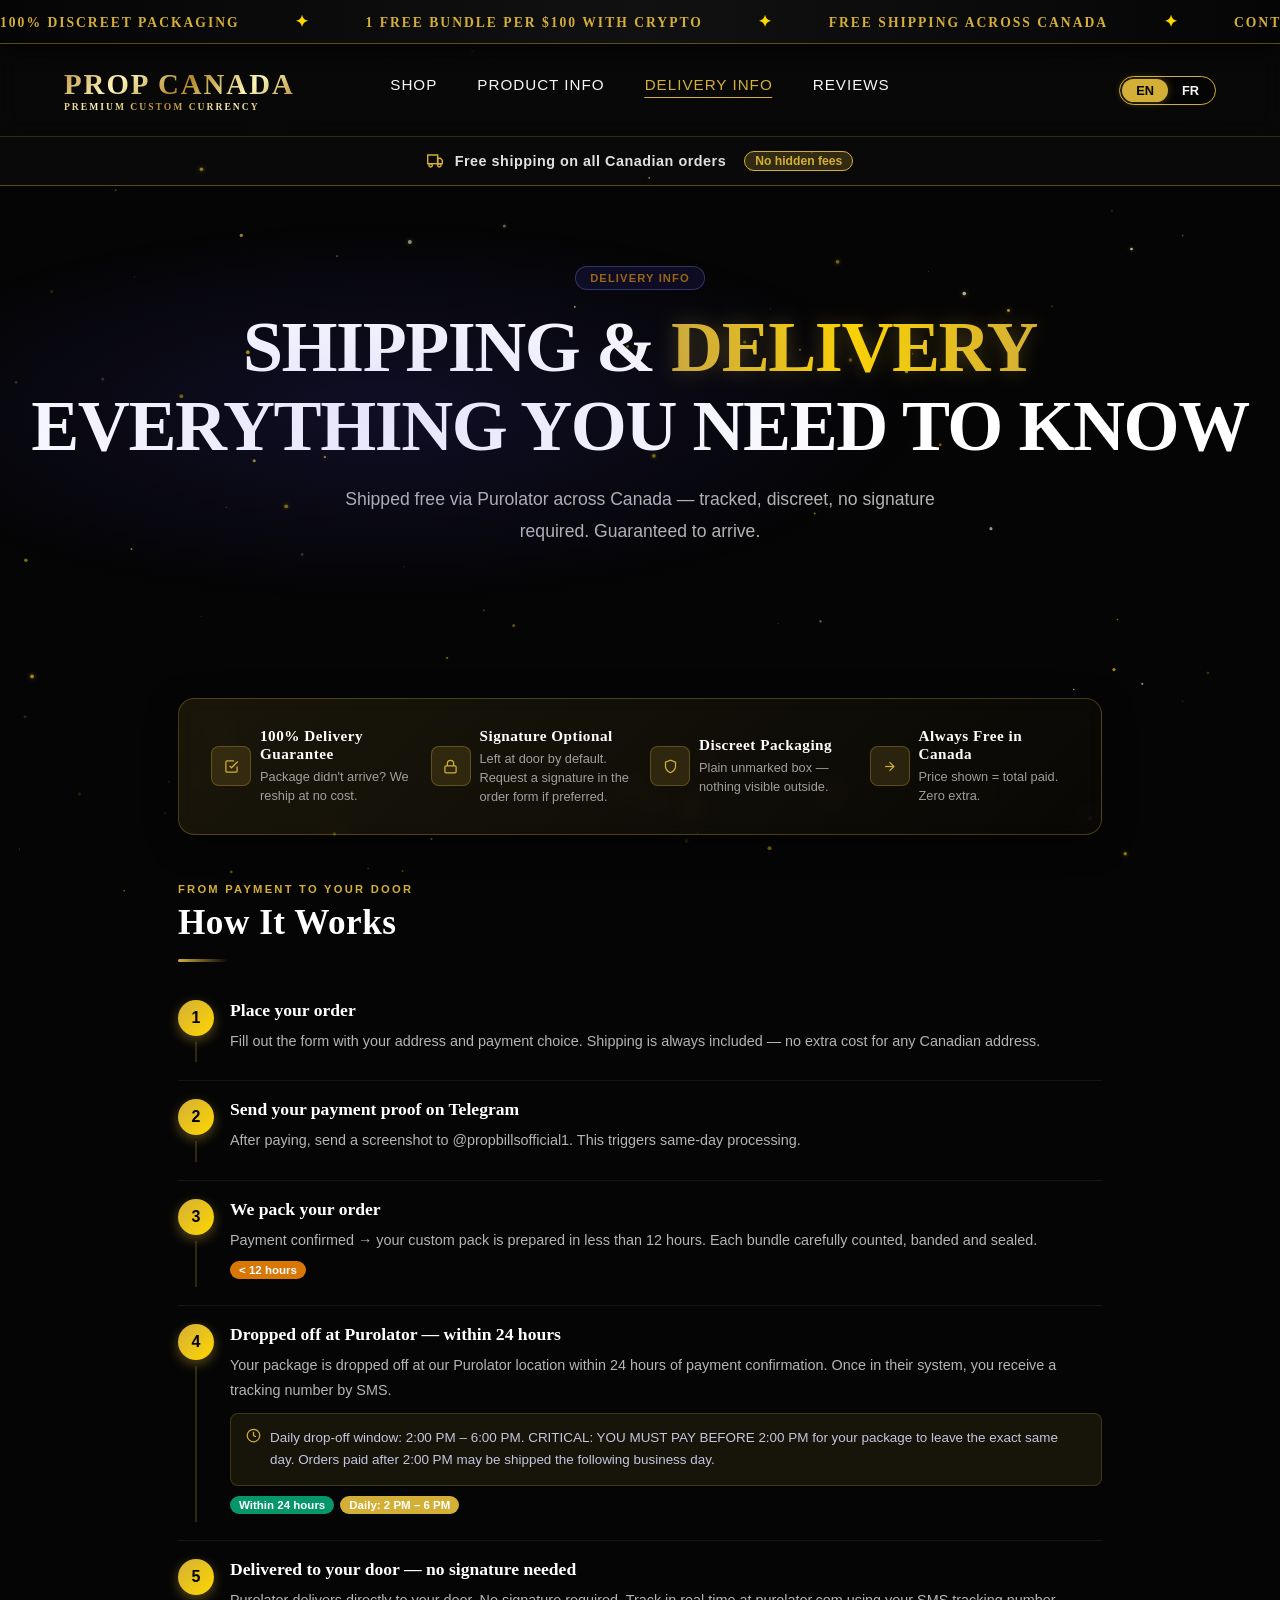
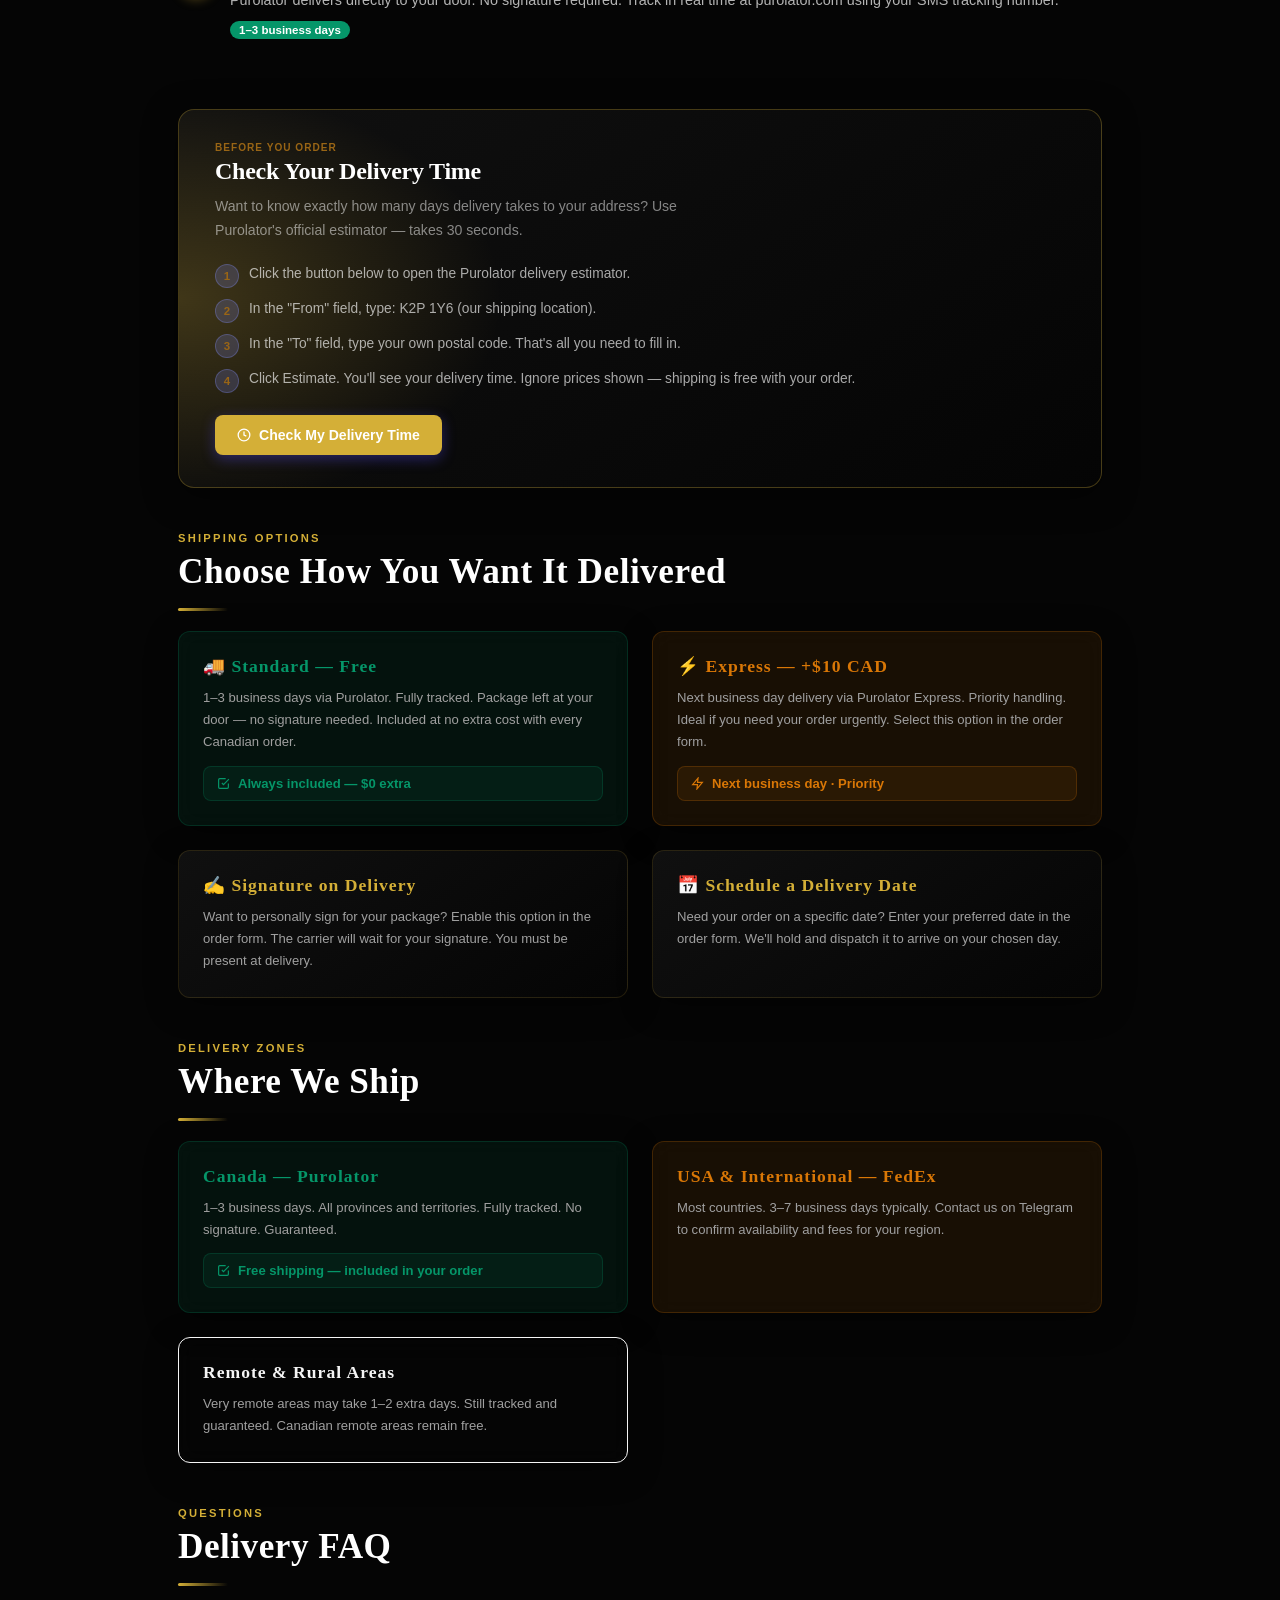
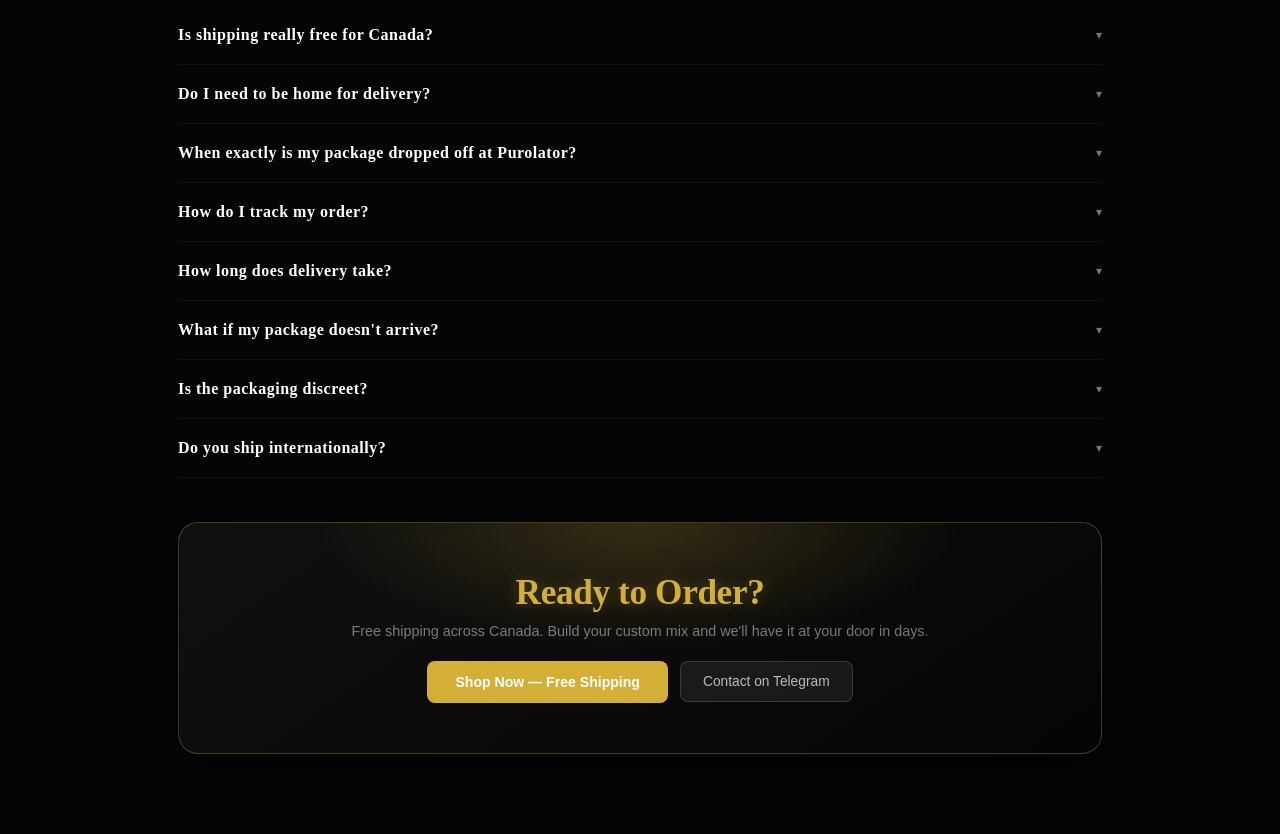
==== commit 961bcc5e: "Add files via upload" ====
--- a/pages/delivery-info.html
+++ b/pages/delivery-info.html
@@ -243,6 +243,81 @@
 .lb:hover { color:#D4AF37; }
 .lb.active { background:#D4AF37; color:#000; box-shadow:0 0 10px rgba(212,175,55,0.4); }
 
+
+/* --- MOBILE MENU --- */
+.mobile-menu-btn {
+    display: none;
+    background: transparent;
+    border: none;
+    color: var(--gold-primary, #D4AF37);
+    width: 32px;
+    height: 32px;
+    cursor: pointer;
+    z-index: 1002;
+    position: relative;
+}
+
+.mobile-menu-btn svg {
+    width: 100%;
+    height: 100%;
+    transition: transform 0.3s ease;
+}
+
+.mobile-menu-btn.open svg {
+    transform: rotate(90deg);
+}
+
+.mobile-menu-btn.open .line1 { opacity: 0; }
+.mobile-menu-btn.open .line2 { transform: translateY(6px) rotate(45deg); transform-origin: center; }
+.mobile-menu-btn.open .line3 { transform: translateY(-6px) rotate(-45deg); transform-origin: center; }
+
+@media (max-width: 850px) {
+    .mobile-menu-btn {
+        display: block;
+    }
+    
+    .nav-menu-wrapper {
+        position: fixed;
+        top: 0;
+        right: -100%;
+        width: 100%;
+        height: 100vh;
+        background: rgba(5, 5, 5, 0.98);
+        backdrop-filter: blur(15px);
+        display: flex;
+        flex-direction: column;
+        justify-content: center;
+        align-items: center;
+        transition: right 0.4s cubic-bezier(0.175, 0.885, 0.32, 1.275);
+        z-index: 1000;
+    }
+    
+    .nav-menu-wrapper.open {
+        right: 0;
+    }
+    
+    .nav-links {
+        position: static;
+        transform: none;
+        flex-direction: column;
+        display: flex !important;
+        gap: 2rem;
+        text-align: center;
+        margin-bottom: 3rem;
+    }
+    
+    .nav-links a {
+        font-size: 1.4rem;
+        letter-spacing: 2px;
+    }
+    
+    .lang-tog-wrapper {
+        display: flex;
+        justify-content: center;
+        width: 100%;
+    }
+}
+
 </style>
 </head>
 <body>
@@ -439,18 +514,23 @@
             <div class="logo-name" id="h-logo-name" style="color:var(--gold-primary, #D4AF37);">PROP CANADA</div>
             <div class="logo-sub" id="h-logo-sub" style="font-size:0.6rem;color:var(--text-muted, #a0a0a0);letter-spacing:2px;text-transform:uppercase;">Premium Custom Currency</div>
         </a>
+        <div class="nav-menu-wrapper" id="navMenu">
         <ul class="nav-links">
             <li><a href="../index.html#boutique" id="hero-shop-lbl" >Shop</a></li>
             <li><a href="product-info.html" id="hero-product-lbl" >Product Info</a></li>
             <li><a href="delivery-info.html" id="hero-delivery-lbl" class='active'>Delivery Info</a></li>
             <li><a href="reviews.html" id="hero-reviews-lbl" >Reviews</a></li>
-        </ul>
-        <div style="display:flex; gap:15px; align-items:center;">
+        </ul>
+        <div class="lang-tog-wrapper">
             <div class="lang-tog">
                 <button class="lb active" id="lang-en" onclick="setLang('en')">EN</button>
                 <button class="lb" id="lang-fr" onclick="setLang('fr')">FR</button>
-            </div>
-        </div>
+            </div>
+        </div>
+    </div>
+    <button class="mobile-menu-btn" onclick="toggleMobileMenu()" aria-label="Toggle Menu">
+        <svg viewBox="0 0 24 24" fill="none" stroke="currentColor" stroke-width="2"><line x1="3" y1="12" x2="21" y2="12" class="line1"></line><line x1="3" y1="6" x2="21" y2="6" class="line2"></line><line x1="3" y1="18" x2="21" y2="18" class="line3"></line></svg>
+    </button>
     </nav>
 
 
@@ -799,7 +879,15 @@
 setLang('en');
 </script>
 
-        <script>
+        <script>
+
+function toggleMobileMenu() {
+    const menu = document.getElementById("navMenu");
+    const btn = document.querySelector(".mobile-menu-btn");
+    if(menu) menu.classList.toggle("open");
+    if(btn) btn.classList.toggle("open");
+}
+
         document.addEventListener("DOMContentLoaded", () => {
             const canvas = document.getElementById("gold-dust");
             if(canvas){
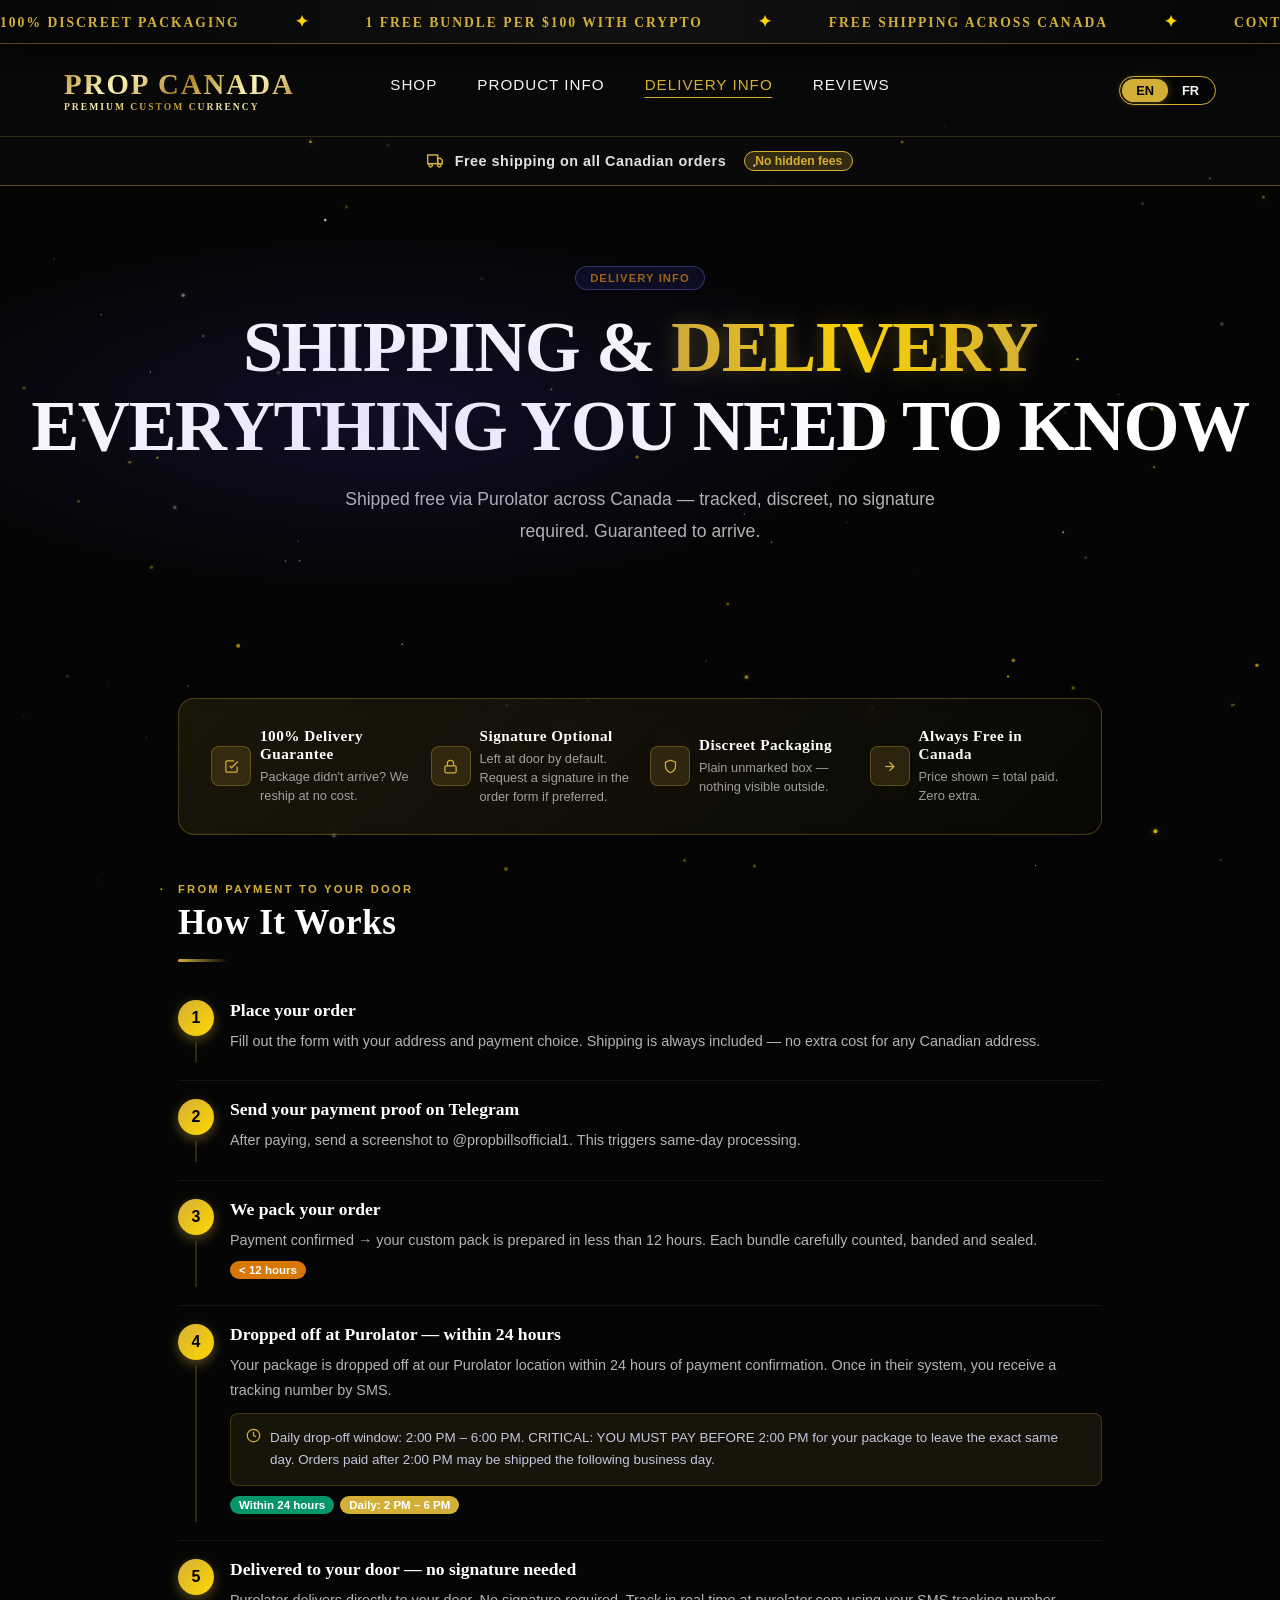
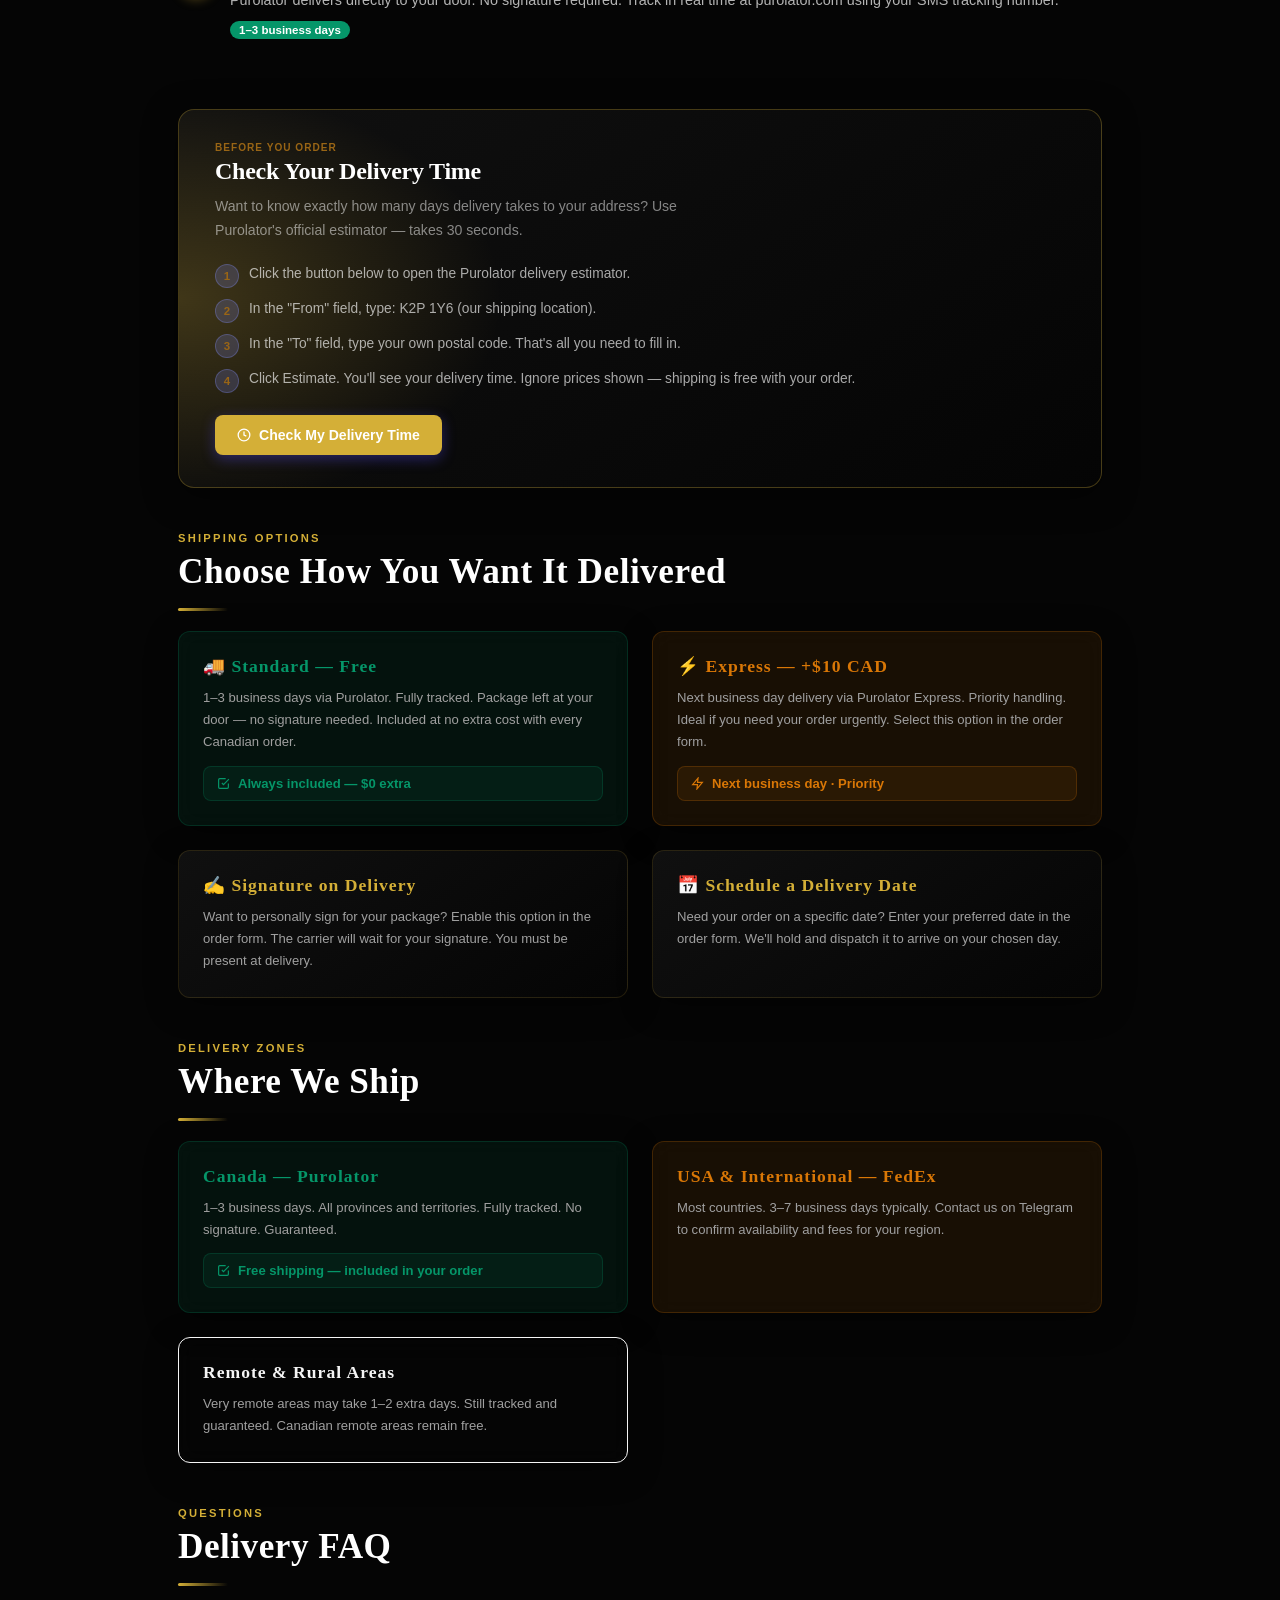
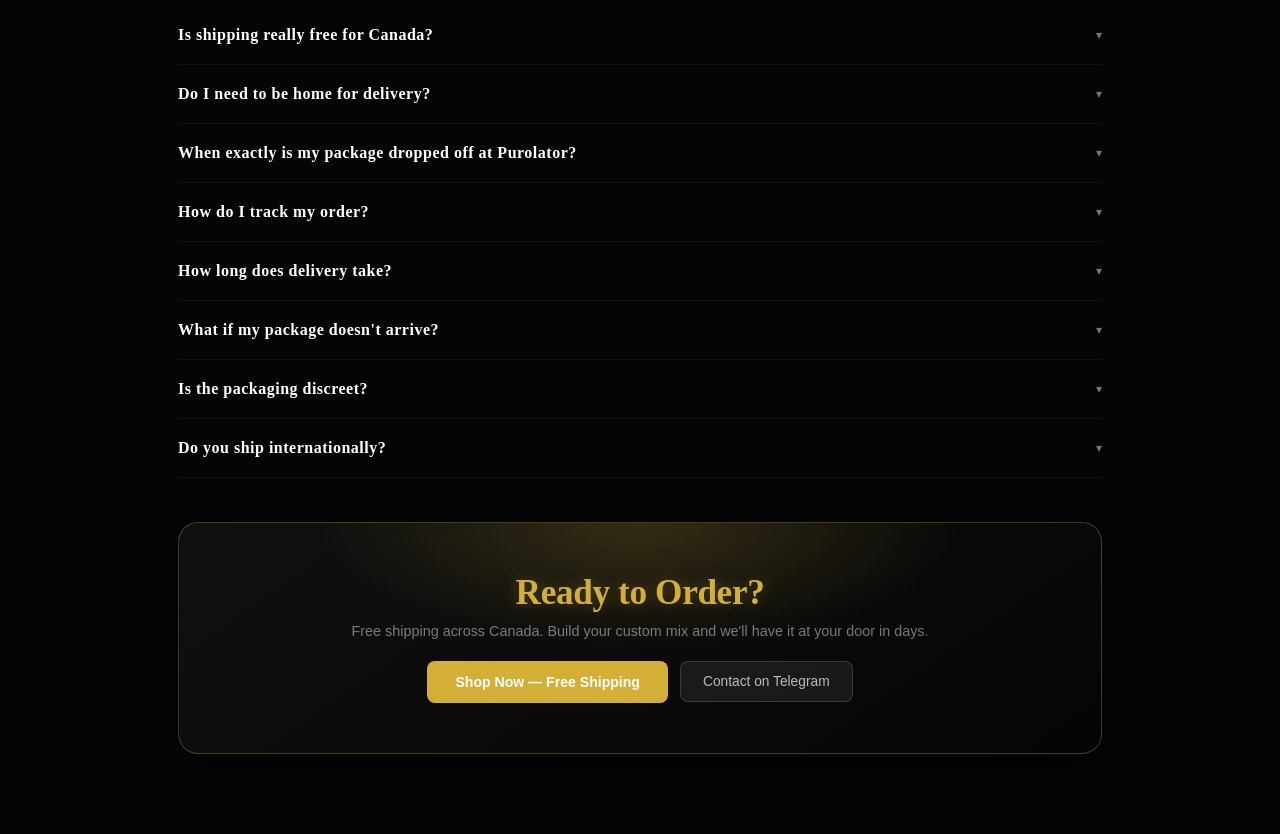
==== commit 1ab69b73: "Add files via upload" ====
--- a/pages/delivery-info.html
+++ b/pages/delivery-info.html
@@ -244,81 +244,9 @@
 .lb.active { background:#D4AF37; color:#000; box-shadow:0 0 10px rgba(212,175,55,0.4); }
 
 
-/* --- MOBILE MENU --- */
-.mobile-menu-btn {
-    display: none;
-    background: transparent;
-    border: none;
-    color: var(--gold-primary, #D4AF37);
-    width: 32px;
-    height: 32px;
-    cursor: pointer;
-    z-index: 1002;
-    position: relative;
-}
-
-.mobile-menu-btn svg {
-    width: 100%;
-    height: 100%;
-    transition: transform 0.3s ease;
-}
-
-.mobile-menu-btn.open svg {
-    transform: rotate(90deg);
-}
-
-.mobile-menu-btn.open .line1 { opacity: 0; }
-.mobile-menu-btn.open .line2 { transform: translateY(6px) rotate(45deg); transform-origin: center; }
-.mobile-menu-btn.open .line3 { transform: translateY(-6px) rotate(-45deg); transform-origin: center; }
-
-@media (max-width: 850px) {
-    .mobile-menu-btn {
-        display: block;
-    }
-    
-    .nav-menu-wrapper {
-        position: fixed;
-        top: 0;
-        right: -100%;
-        width: 100%;
-        height: 100vh;
-        background: rgba(5, 5, 5, 0.98);
-        backdrop-filter: blur(15px);
-        display: flex;
-        flex-direction: column;
-        justify-content: center;
-        align-items: center;
-        transition: right 0.4s cubic-bezier(0.175, 0.885, 0.32, 1.275);
-        z-index: 1000;
-    }
-    
-    .nav-menu-wrapper.open {
-        right: 0;
-    }
-    
-    .nav-links {
-        position: static;
-        transform: none;
-        flex-direction: column;
-        display: flex !important;
-        gap: 2rem;
-        text-align: center;
-        margin-bottom: 3rem;
-    }
-    
-    .nav-links a {
-        font-size: 1.4rem;
-        letter-spacing: 2px;
-    }
-    
-    .lang-tog-wrapper {
-        display: flex;
-        justify-content: center;
-        width: 100%;
-    }
-}
 
 </style>
+    <link rel="stylesheet" href="../mobile-menu.css">
 </head>
 <body>
 
@@ -509,7 +437,8 @@
     <canvas id="gold-dust" style="position:fixed; top:0; left:0; width:100vw; height:100vh; z-index:0; pointer-events:none;"></canvas>
 
     <!-- NAVIGATION -->
-                <nav class="navbar">
+                <nav class="navbar">
+        <div class="mobile-menu-overlay" id="mobileOverlay" onclick="toggleMobileMenu()"></div>
         <a href="../index.html" class="logo" style="text-decoration:none;">
             <div class="logo-name" id="h-logo-name" style="color:var(--gold-primary, #D4AF37);">PROP CANADA</div>
             <div class="logo-sub" id="h-logo-sub" style="font-size:0.6rem;color:var(--text-muted, #a0a0a0);letter-spacing:2px;text-transform:uppercase;">Premium Custom Currency</div>
@@ -881,12 +810,6 @@
 
         <script>
 
-function toggleMobileMenu() {
-    const menu = document.getElementById("navMenu");
-    const btn = document.querySelector(".mobile-menu-btn");
-    if(menu) menu.classList.toggle("open");
-    if(btn) btn.classList.toggle("open");
-}
 
         document.addEventListener("DOMContentLoaded", () => {
             const canvas = document.getElementById("gold-dust");
@@ -930,5 +853,6 @@
         </script>
         
   <script src="../config.js"></script>
+    <script src="../mobile-menu.js"></script>
 </body>
 </html>
--- a/mobile-menu.css
+++ b/mobile-menu.css
@@ -0,0 +1,115 @@
+/* --- GLOBAL MOBILE MENU --- */
+
+/* The hamburger button */
+.mobile-menu-btn {
+    display: none;
+    background: transparent;
+    border: none;
+    color: var(--gold-primary, #D4AF37);
+    width: 36px;
+    height: 36px;
+    cursor: pointer;
+    z-index: 10002;
+    position: relative;
+    padding: 0;
+    margin-left: 10px;
+}
+
+.mobile-menu-btn svg {
+    width: 100%;
+    height: 100%;
+    transition: transform 0.3s ease;
+}
+
+.mobile-menu-btn.open svg {
+    transform: rotate(90deg);
+}
+
+.mobile-menu-btn.open .line1 { opacity: 0; }
+.mobile-menu-btn.open .line2 { transform: translateY(6px) rotate(45deg); transform-origin: center; }
+.mobile-menu-btn.open .line3 { transform: translateY(-6px) rotate(-45deg); transform-origin: center; }
+
+/* The dark overlay behind the menu */
+.mobile-menu-overlay {
+    position: fixed;
+    top: 0;
+    left: 0;
+    width: 100vw;
+    height: 100vh;
+    background: rgba(0, 0, 0, 0.7);
+    z-index: 10000;
+    opacity: 0;
+    visibility: hidden;
+    transition: all 0.3s ease;
+    cursor: pointer;
+}
+
+.mobile-menu-overlay.open {
+    opacity: 1;
+    visibility: visible;
+}
+
+/* Ensure mobile rules only apply on small screens */
+@media (max-width: 850px) {
+    .mobile-menu-btn {
+        display: block !important;
+    }
+    
+    .nav-menu-wrapper {
+        position: fixed !important;
+        top: 0 !important;
+        right: -100% !important;
+        width: 80% !important;
+        max-width: 350px !important;
+        height: 100vh !important;
+        background: rgba(10, 10, 10, 0.98) !important;
+        backdrop-filter: blur(20px) !important;
+        -webkit-backdrop-filter: blur(20px) !important;
+        border-left: 1px solid rgba(212, 175, 55, 0.2) !important;
+        display: flex !important;
+        flex-direction: column !important;
+        justify-content: flex-start !important;
+        align-items: center !important;
+        transition: right 0.4s cubic-bezier(0.25, 0.8, 0.25, 1) !important;
+        z-index: 10001 !important;
+        padding-top: 100px !important;
+        box-shadow: -5px 0 30px rgba(0,0,0,0.8) !important;
+        margin: 0 !important;
+    }
+    
+    .nav-menu-wrapper.open {
+        right: 0 !important;
+    }
+    
+    .nav-links {
+        position: static !important;
+        transform: none !important;
+        flex-direction: column !important;
+        display: flex !important;
+        gap: 2.5rem !important;
+        text-align: center !important;
+        margin-bottom: 4rem !important;
+        width: 100% !important;
+        left: auto !important;
+    }
+    
+    .nav-links a {
+        font-size: 1.3rem !important;
+        letter-spacing: 2px !important;
+        display: block !important;
+        width: 100% !important;
+        padding: 10px 0 !important;
+    }
+    
+    .lang-tog-wrapper {
+        display: flex !important;
+        justify-content: center !important;
+        width: 100% !important;
+        margin-top: auto !important;
+        margin-bottom: 50px !important;
+    }
+    
+    .lang-tog {
+        transform: scale(1.2) !important;
+    }
+}
